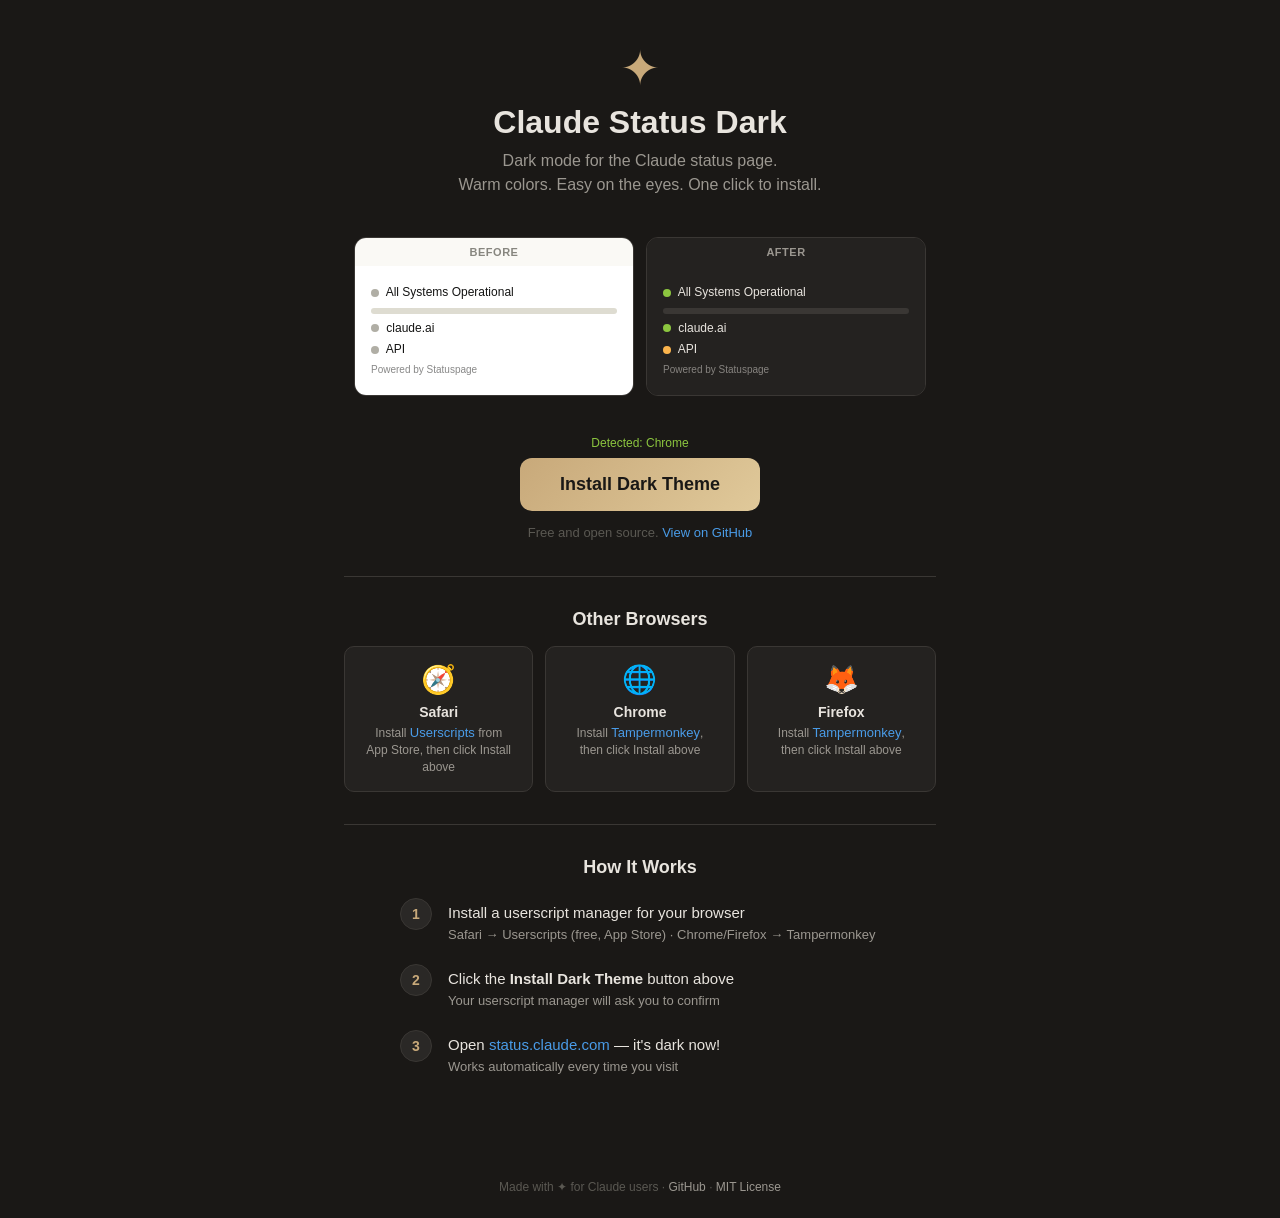
==== docs/index.html @ 2856ae8f "feat: Claude Status Dark — dark theme extension for status.claude.com - Warm dark palette (14 CSS se" ====
<!DOCTYPE html>
<html lang="en">
<head>
  <meta charset="UTF-8">
  <meta name="viewport" content="width=device-width, initial-scale=1.0">
  <title>Claude Status Dark — Install</title>
  <style>
    * { margin: 0; padding: 0; box-sizing: border-box; }

    body {
      font-family: -apple-system, BlinkMacSystemFont, 'Segoe UI', Roboto, sans-serif;
      background-color: #1a1816;
      color: #e8e4de;
      min-height: 100vh;
      display: flex;
      flex-direction: column;
      align-items: center;
    }

    .container {
      max-width: 640px;
      width: 100%;
      padding: 40px 24px;
      text-align: center;
    }

    /* Logo */
    .logo {
      font-size: 48px;
      margin-bottom: 8px;
      color: #c8a97a;
    }

    h1 {
      font-size: 32px;
      font-weight: 700;
      margin-bottom: 8px;
      color: #e8e4de;
    }

    .subtitle {
      font-size: 16px;
      color: #9b9790;
      margin-bottom: 40px;
      line-height: 1.5;
    }

    /* Before / After preview */
    .preview {
      display: flex;
      gap: 12px;
      margin-bottom: 40px;
      justify-content: center;
    }

    .preview-card {
      flex: 1;
      max-width: 280px;
      border-radius: 12px;
      overflow: hidden;
      border: 1px solid #3a3734;
    }

    .preview-card .label {
      padding: 8px;
      font-size: 11px;
      font-weight: 600;
      text-transform: uppercase;
      letter-spacing: 0.5px;
    }

    .preview-card.before .label {
      background: #faf9f5;
      color: #87867f;
    }

    .preview-card.after .label {
      background: #242220;
      color: #9b9790;
    }

    .preview-card .mock {
      padding: 16px;
      font-size: 12px;
      text-align: left;
      line-height: 1.8;
    }

    .preview-card.before .mock {
      background: #ffffff;
      color: #141413;
    }

    .preview-card.after .mock {
      background: #242220;
      color: #e8e4de;
    }

    .dot {
      display: inline-block;
      width: 8px;
      height: 8px;
      border-radius: 50%;
      margin-right: 4px;
      vertical-align: middle;
    }

    .dot.green { background: #8cc63f; }
    .dot.yellow { background: #fbb44c; }
    .dot.gray-light { background: #b0aea5; }
    .dot.gray-dark { background: #5a5852; }

    .mock-bar {
      height: 6px;
      border-radius: 3px;
      margin: 4px 0;
    }

    .preview-card.before .mock-bar { background: #dedcd1; }
    .preview-card.after .mock-bar { background: #3a3734; }

    .mock-text-dim {
      opacity: 0.5;
      font-size: 10px;
    }

    /* Install section */
    .install-section {
      margin-bottom: 32px;
    }

    .browser-label {
      font-size: 13px;
      color: #9b9790;
      margin-bottom: 12px;
    }

    .browser-icon {
      font-size: 24px;
      vertical-align: middle;
      margin-right: 4px;
    }

    .install-btn {
      display: inline-flex;
      align-items: center;
      gap: 10px;
      padding: 16px 40px;
      font-size: 18px;
      font-weight: 600;
      color: #1a1816;
      background: linear-gradient(135deg, #c8a97a, #e0c99a);
      border: none;
      border-radius: 12px;
      cursor: pointer;
      text-decoration: none;
      transition: transform 0.15s, box-shadow 0.15s;
      margin-bottom: 12px;
    }

    .install-btn:hover {
      transform: translateY(-2px);
      box-shadow: 0 8px 24px rgba(200, 169, 122, 0.3);
    }

    .install-btn:active {
      transform: translateY(0);
    }

    .install-hint {
      font-size: 13px;
      color: #5a5852;
      line-height: 1.6;
    }

    .install-hint a {
      color: #4a9ce8;
      text-decoration: none;
    }

    .install-hint a:hover {
      color: #c8a97a;
    }

    /* Steps */
    .steps {
      text-align: left;
      margin: 24px auto 40px;
      max-width: 480px;
    }

    .step {
      display: flex;
      gap: 16px;
      margin-bottom: 20px;
      align-items: flex-start;
    }

    .step-num {
      flex-shrink: 0;
      width: 32px;
      height: 32px;
      background: #2a2826;
      border: 1px solid #3a3734;
      border-radius: 50%;
      display: flex;
      align-items: center;
      justify-content: center;
      font-weight: 700;
      font-size: 14px;
      color: #c8a97a;
    }

    .step-text {
      padding-top: 4px;
      font-size: 15px;
      line-height: 1.5;
      color: #e8e4de;
    }

    .step-text .dim {
      color: #9b9790;
      font-size: 13px;
    }

    /* Divider */
    .divider {
      border: none;
      border-top: 1px solid #3a3734;
      margin: 32px 0;
    }

    /* Alt browsers */
    .alt-section {
      margin-bottom: 32px;
    }

    .alt-section h2 {
      font-size: 18px;
      margin-bottom: 16px;
      color: #e8e4de;
    }

    .alt-cards {
      display: flex;
      gap: 12px;
      justify-content: center;
      flex-wrap: wrap;
    }

    .alt-card {
      background: #242220;
      border: 1px solid #3a3734;
      border-radius: 10px;
      padding: 16px 20px;
      text-align: center;
      min-width: 160px;
      flex: 1;
      max-width: 200px;
    }

    .alt-card .alt-icon {
      font-size: 28px;
      margin-bottom: 8px;
    }

    .alt-card .alt-name {
      font-size: 14px;
      font-weight: 600;
      color: #e8e4de;
      margin-bottom: 4px;
    }

    .alt-card .alt-desc {
      font-size: 12px;
      color: #9b9790;
      line-height: 1.4;
    }

    .alt-card a {
      color: #4a9ce8;
      text-decoration: none;
      font-size: 13px;
    }

    .alt-card a:hover {
      color: #c8a97a;
    }

    /* Footer */
    footer {
      margin-top: auto;
      padding: 24px;
      text-align: center;
      font-size: 12px;
      color: #5a5852;
    }

    footer a {
      color: #9b9790;
      text-decoration: none;
    }

    footer a:hover {
      color: #c8a97a;
    }

    /* Detected browser highlight */
    .detected {
      display: none;
      font-size: 12px;
      color: #8cc63f;
      margin-bottom: 8px;
    }

    .detected.visible {
      display: block;
    }

    /* Responsive */
    @media (max-width: 520px) {
      .preview { flex-direction: column; align-items: center; }
      .preview-card { max-width: 100%; }
      .alt-cards { flex-direction: column; align-items: center; }
      .alt-card { max-width: 100%; }
      h1 { font-size: 26px; }
      .install-btn { padding: 14px 32px; font-size: 16px; }
    }
  </style>
</head>
<body>
  <div class="container">
    <div class="logo">✦</div>
    <h1>Claude Status Dark</h1>
    <p class="subtitle">
      Dark mode for the Claude status page.<br>
      Warm colors. Easy on the eyes. One click to install.
    </p>

    <!-- Before / After -->
    <div class="preview">
      <div class="preview-card before">
        <div class="label">Before</div>
        <div class="mock">
          <div><span class="dot gray-light"></span> All Systems Operational</div>
          <div class="mock-bar" style="width:100%"></div>
          <div><span class="dot gray-light"></span> claude.ai</div>
          <div><span class="dot gray-light"></span> API</div>
          <div class="mock-text-dim">Powered by Statuspage</div>
        </div>
      </div>
      <div class="preview-card after">
        <div class="label">After</div>
        <div class="mock">
          <div><span class="dot green"></span> All Systems Operational</div>
          <div class="mock-bar" style="width:100%"></div>
          <div><span class="dot green"></span> claude.ai</div>
          <div><span class="dot yellow"></span> API</div>
          <div class="mock-text-dim">Powered by Statuspage</div>
        </div>
      </div>
    </div>

    <!-- Main install -->
    <div class="install-section">
      <div id="detected-browser" class="detected"></div>

      <a id="install-btn" class="install-btn" href="#">
        Install Dark Theme
      </a>

      <div id="install-steps" class="steps" style="display:none;"></div>

      <p class="install-hint">
        Free and open source.
        <a href="https://github.com/talkstream/claude-status-dark">View on GitHub</a>
      </p>
    </div>

    <hr class="divider">

    <!-- Alt browsers -->
    <div class="alt-section">
      <h2>Other Browsers</h2>
      <div class="alt-cards">
        <div class="alt-card" id="card-safari">
          <div class="alt-icon">🧭</div>
          <div class="alt-name">Safari</div>
          <div class="alt-desc">
            Install <a href="https://apps.apple.com/app/userscripts/id1463298887">Userscripts</a> from App Store, then click Install above
          </div>
        </div>
        <div class="alt-card" id="card-chrome">
          <div class="alt-icon">🌐</div>
          <div class="alt-name">Chrome</div>
          <div class="alt-desc">
            Install <a href="https://www.tampermonkey.net/">Tampermonkey</a>, then click Install above
          </div>
        </div>
        <div class="alt-card" id="card-firefox">
          <div class="alt-icon">🦊</div>
          <div class="alt-name">Firefox</div>
          <div class="alt-desc">
            Install <a href="https://www.tampermonkey.net/">Tampermonkey</a>, then click Install above
          </div>
        </div>
      </div>
    </div>

    <hr class="divider">

    <!-- How it works -->
    <div class="steps">
      <h2 style="text-align:center; margin-bottom:20px; font-size:18px;">How It Works</h2>
      <div class="step">
        <div class="step-num">1</div>
        <div class="step-text">
          Install a userscript manager for your browser
          <div class="dim">Safari → Userscripts (free, App Store) · Chrome/Firefox → Tampermonkey</div>
        </div>
      </div>
      <div class="step">
        <div class="step-num">2</div>
        <div class="step-text">
          Click the <strong>Install Dark Theme</strong> button above
          <div class="dim">Your userscript manager will ask you to confirm</div>
        </div>
      </div>
      <div class="step">
        <div class="step-num">3</div>
        <div class="step-text">
          Open <a href="https://status.claude.com" style="color:#4a9ce8; text-decoration:none;">status.claude.com</a> — it's dark now!
          <div class="dim">Works automatically every time you visit</div>
        </div>
      </div>
    </div>
  </div>

  <footer>
    Made with ✦ for Claude users ·
    <a href="https://github.com/talkstream/claude-status-dark">GitHub</a> ·
    <a href="https://github.com/talkstream/claude-status-dark/blob/main/LICENSE">MIT License</a>
  </footer>

  <script>
    (function() {
      var USERSCRIPT_URL = 'https://raw.githubusercontent.com/talkstream/claude-status-dark/main/userscript/claude-status-dark.user.js';

      var btn = document.getElementById('install-btn');
      var detected = document.getElementById('detected-browser');

      // Detect browser
      var ua = navigator.userAgent;
      var browserName = 'your browser';
      var managerName = 'Tampermonkey';
      var managerUrl = 'https://www.tampermonkey.net/';

      if (ua.indexOf('Safari') !== -1 && ua.indexOf('Chrome') === -1) {
        browserName = 'Safari';
        managerName = 'Userscripts';
        managerUrl = 'https://apps.apple.com/app/userscripts/id1463298887';
      } else if (ua.indexOf('Firefox') !== -1) {
        browserName = 'Firefox';
      } else if (ua.indexOf('Edg') !== -1) {
        browserName = 'Edge';
      } else if (ua.indexOf('Chrome') !== -1) {
        browserName = 'Chrome';
      }

      detected.textContent = 'Detected: ' + browserName;
      detected.classList.add('visible');

      // Set install button
      btn.href = USERSCRIPT_URL;

      btn.addEventListener('click', function(e) {
        // Userscript managers intercept .user.js URLs automatically
        // If no manager installed, the raw JS file will download — harmless
      });
    })();
  </script>
</body>
</html>
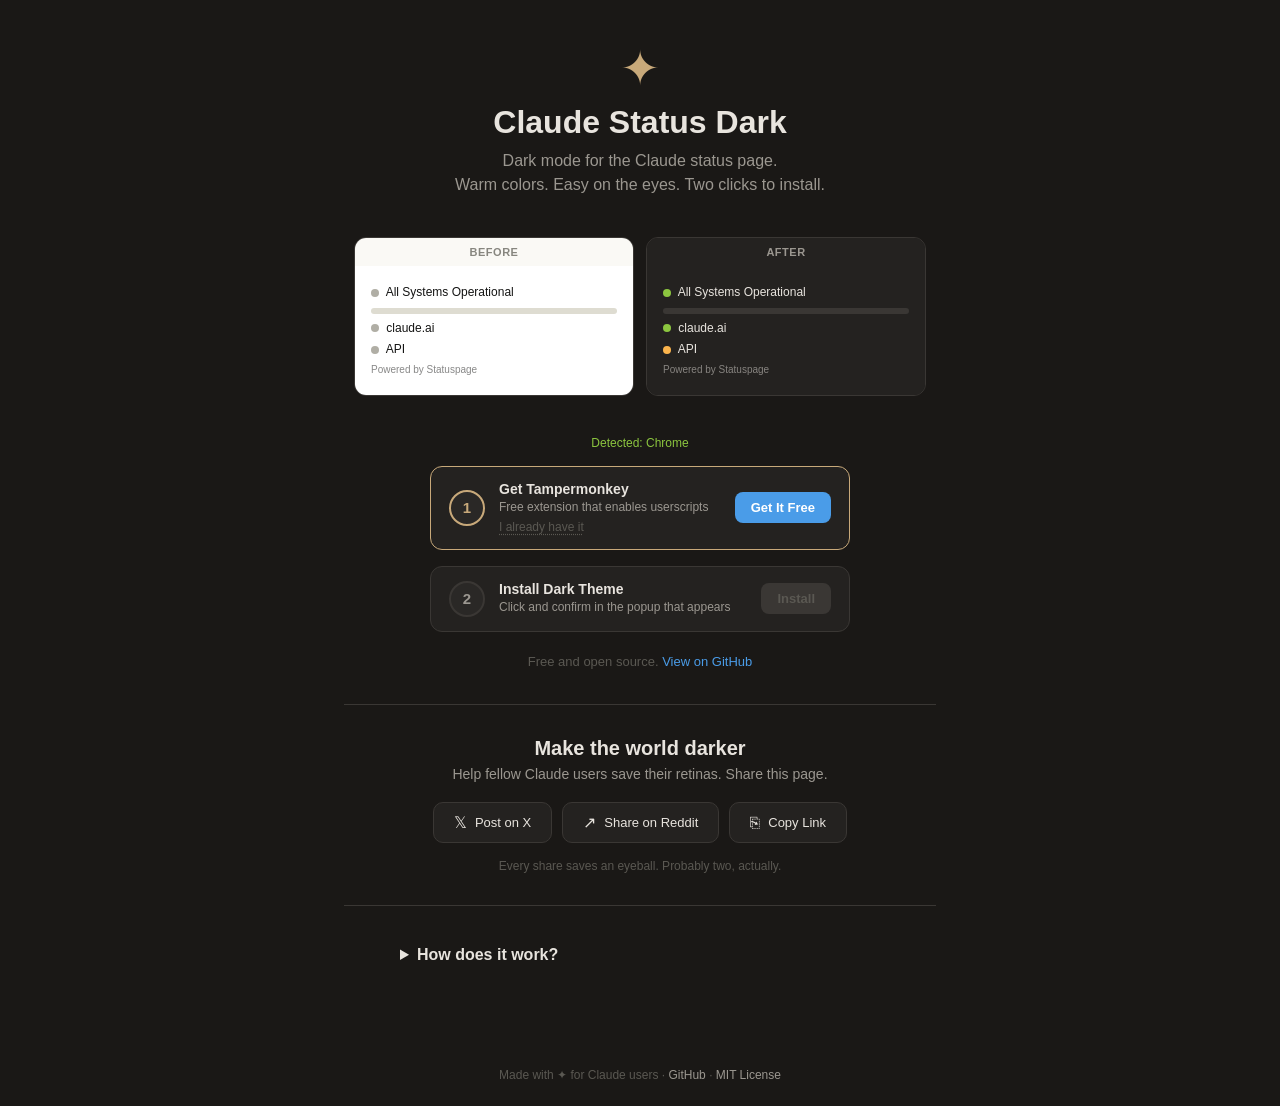
==== commit 32808828: "feat: guided install wizard + share section on landing page - Two-step install: first get userscript" ====
--- a/docs/index.html
+++ b/docs/index.html
@@ -4,6 +4,14 @@
   <meta charset="UTF-8">
   <meta name="viewport" content="width=device-width, initial-scale=1.0">
   <title>Claude Status Dark — Install</title>
+  <meta name="description" content="Dark mode for status.claude.com. Warm colors, easy on the eyes, one click to install.">
+  <meta property="og:title" content="Claude Status Dark">
+  <meta property="og:description" content="Dark mode for the Claude status page. Warm colors. Easy on the eyes.">
+  <meta property="og:url" content="https://talkstream.github.io/claude-status-dark/">
+  <meta property="og:type" content="website">
+  <meta name="twitter:card" content="summary">
+  <meta name="twitter:title" content="Claude Status Dark">
+  <meta name="twitter:description" content="Dark mode for status.claude.com — warm palette, one click install.">
   <style>
     * { margin: 0; padding: 0; box-sizing: border-box; }
 
@@ -24,19 +32,9 @@
       text-align: center;
     }
 
-    /* Logo */
-    .logo {
-      font-size: 48px;
-      margin-bottom: 8px;
-      color: #c8a97a;
-    }
-
-    h1 {
-      font-size: 32px;
-      font-weight: 700;
-      margin-bottom: 8px;
-      color: #e8e4de;
-    }
+    .logo { font-size: 48px; margin-bottom: 8px; color: #c8a97a; }
+
+    h1 { font-size: 32px; font-weight: 700; margin-bottom: 8px; color: #e8e4de; }
 
     .subtitle {
       font-size: 16px;
@@ -45,7 +43,7 @@
       line-height: 1.5;
     }
 
-    /* Before / After preview */
+    /* Before / After */
     .preview {
       display: flex;
       gap: 12px;
@@ -69,15 +67,8 @@
       letter-spacing: 0.5px;
     }
 
-    .preview-card.before .label {
-      background: #faf9f5;
-      color: #87867f;
-    }
-
-    .preview-card.after .label {
-      background: #242220;
-      color: #9b9790;
-    }
+    .preview-card.before .label { background: #faf9f5; color: #87867f; }
+    .preview-card.after .label { background: #242220; color: #9b9790; }
 
     .preview-card .mock {
       padding: 16px;
@@ -86,15 +77,8 @@
       line-height: 1.8;
     }
 
-    .preview-card.before .mock {
-      background: #ffffff;
-      color: #141413;
-    }
-
-    .preview-card.after .mock {
-      background: #242220;
-      color: #e8e4de;
-    }
+    .preview-card.before .mock { background: #ffffff; color: #141413; }
+    .preview-card.after .mock { background: #242220; color: #e8e4de; }
 
     .dot {
       display: inline-block;
@@ -108,120 +92,164 @@
     .dot.green { background: #8cc63f; }
     .dot.yellow { background: #fbb44c; }
     .dot.gray-light { background: #b0aea5; }
-    .dot.gray-dark { background: #5a5852; }
-
-    .mock-bar {
-      height: 6px;
-      border-radius: 3px;
-      margin: 4px 0;
-    }
-
+
+    .mock-bar { height: 6px; border-radius: 3px; margin: 4px 0; }
     .preview-card.before .mock-bar { background: #dedcd1; }
     .preview-card.after .mock-bar { background: #3a3734; }
 
-    .mock-text-dim {
-      opacity: 0.5;
-      font-size: 10px;
-    }
-
-    /* Install section */
-    .install-section {
-      margin-bottom: 32px;
-    }
-
-    .browser-label {
-      font-size: 13px;
-      color: #9b9790;
-      margin-bottom: 12px;
-    }
-
-    .browser-icon {
-      font-size: 24px;
-      vertical-align: middle;
-      margin-right: 4px;
-    }
-
-    .install-btn {
-      display: inline-flex;
+    .mock-text-dim { opacity: 0.5; font-size: 10px; }
+
+    /* Install wizard */
+    .install-section { margin-bottom: 32px; }
+
+    .detected {
+      font-size: 12px;
+      color: #8cc63f;
+      margin-bottom: 16px;
+    }
+
+    .install-steps-wizard {
+      display: flex;
+      flex-direction: column;
+      gap: 16px;
+      max-width: 420px;
+      margin: 0 auto 20px;
+    }
+
+    .wizard-step {
+      display: flex;
       align-items: center;
-      gap: 10px;
-      padding: 16px 40px;
-      font-size: 18px;
-      font-weight: 600;
-      color: #1a1816;
-      background: linear-gradient(135deg, #c8a97a, #e0c99a);
-      border: none;
+      gap: 14px;
+      text-align: left;
+      padding: 14px 18px;
+      background: #242220;
+      border: 1px solid #3a3734;
       border-radius: 12px;
-      cursor: pointer;
-      text-decoration: none;
-      transition: transform 0.15s, box-shadow 0.15s;
-      margin-bottom: 12px;
-    }
-
-    .install-btn:hover {
-      transform: translateY(-2px);
-      box-shadow: 0 8px 24px rgba(200, 169, 122, 0.3);
-    }
-
-    .install-btn:active {
-      transform: translateY(0);
-    }
-
-    .install-hint {
-      font-size: 13px;
-      color: #5a5852;
-      line-height: 1.6;
-    }
-
-    .install-hint a {
-      color: #4a9ce8;
-      text-decoration: none;
-    }
-
-    .install-hint a:hover {
-      color: #c8a97a;
-    }
-
-    /* Steps */
-    .steps {
-      text-align: left;
-      margin: 24px auto 40px;
-      max-width: 480px;
-    }
-
-    .step {
-      display: flex;
-      gap: 16px;
-      margin-bottom: 20px;
-      align-items: flex-start;
-    }
-
-    .step-num {
+      transition: border-color 0.2s, opacity 0.3s;
+    }
+
+    .wizard-step.active {
+      border-color: #c8a97a;
+    }
+
+    .wizard-step.done {
+      border-color: #8cc63f;
+      opacity: 0.7;
+    }
+
+    .wizard-step .step-icon {
       flex-shrink: 0;
-      width: 32px;
-      height: 32px;
-      background: #2a2826;
-      border: 1px solid #3a3734;
+      width: 36px;
+      height: 36px;
       border-radius: 50%;
       display: flex;
       align-items: center;
       justify-content: center;
       font-weight: 700;
+      font-size: 15px;
+      background: #2a2826;
+      border: 2px solid #3a3734;
+      color: #9b9790;
+      transition: all 0.2s;
+    }
+
+    .wizard-step.active .step-icon {
+      border-color: #c8a97a;
+      color: #c8a97a;
+    }
+
+    .wizard-step.done .step-icon {
+      border-color: #8cc63f;
+      background: #8cc63f;
+      color: #1a1816;
+    }
+
+    .wizard-step .step-content {
+      flex: 1;
+      min-width: 0;
+    }
+
+    .wizard-step .step-title {
       font-size: 14px;
-      color: #c8a97a;
-    }
-
-    .step-text {
-      padding-top: 4px;
-      font-size: 15px;
-      line-height: 1.5;
+      font-weight: 600;
       color: #e8e4de;
-    }
-
-    .step-text .dim {
+      margin-bottom: 2px;
+    }
+
+    .wizard-step .step-desc {
+      font-size: 12px;
       color: #9b9790;
+      line-height: 1.4;
+    }
+
+    .wizard-step .step-btn {
+      flex-shrink: 0;
+      padding: 8px 16px;
       font-size: 13px;
-    }
+      font-weight: 600;
+      border: none;
+      border-radius: 8px;
+      cursor: pointer;
+      text-decoration: none;
+      transition: transform 0.15s, box-shadow 0.15s, opacity 0.2s;
+      display: inline-block;
+    }
+
+    .wizard-step .step-btn:hover {
+      transform: translateY(-1px);
+    }
+
+    .step-btn.btn-manager {
+      background: #4a9ce8;
+      color: #fff;
+    }
+
+    .step-btn.btn-install {
+      background: linear-gradient(135deg, #c8a97a, #e0c99a);
+      color: #1a1816;
+    }
+
+    .step-btn.btn-disabled {
+      background: #3a3734;
+      color: #5a5852;
+      cursor: not-allowed;
+      pointer-events: none;
+    }
+
+    .step-btn.btn-install:hover {
+      box-shadow: 0 4px 16px rgba(200, 169, 122, 0.3);
+    }
+
+    /* "I already have it" link */
+    .skip-link {
+      font-size: 12px;
+      color: #5a5852;
+      cursor: pointer;
+      border: none;
+      background: none;
+      text-decoration: underline;
+      text-decoration-style: dotted;
+      text-underline-offset: 3px;
+      margin-top: 4px;
+      display: inline-block;
+    }
+
+    .skip-link:hover {
+      color: #9b9790;
+    }
+
+    .install-hint {
+      font-size: 13px;
+      color: #5a5852;
+      line-height: 1.6;
+    }
+
+    .install-hint a {
+      color: #4a9ce8;
+      text-decoration: none;
+    }
+
+    .install-hint a:hover { color: #c8a97a; }
 
     /* Divider */
     .divider {
@@ -230,61 +258,68 @@
       margin: 32px 0;
     }
 
-    /* Alt browsers */
-    .alt-section {
+    /* Share / Virality */
+    .share-section {
       margin-bottom: 32px;
     }
 
-    .alt-section h2 {
-      font-size: 18px;
-      margin-bottom: 16px;
+    .share-section h2 {
+      font-size: 20px;
+      margin-bottom: 6px;
       color: #e8e4de;
     }
 
-    .alt-cards {
+    .share-tagline {
+      font-size: 14px;
+      color: #9b9790;
+      margin-bottom: 20px;
+    }
+
+    .share-buttons {
       display: flex;
-      gap: 12px;
+      gap: 10px;
       justify-content: center;
       flex-wrap: wrap;
     }
 
-    .alt-card {
-      background: #242220;
+    .share-btn {
+      display: inline-flex;
+      align-items: center;
+      gap: 8px;
+      padding: 10px 20px;
+      font-size: 13px;
+      font-weight: 500;
       border: 1px solid #3a3734;
       border-radius: 10px;
-      padding: 16px 20px;
-      text-align: center;
-      min-width: 160px;
-      flex: 1;
-      max-width: 200px;
-    }
-
-    .alt-card .alt-icon {
-      font-size: 28px;
-      margin-bottom: 8px;
-    }
-
-    .alt-card .alt-name {
-      font-size: 14px;
-      font-weight: 600;
+      background: #242220;
       color: #e8e4de;
-      margin-bottom: 4px;
-    }
-
-    .alt-card .alt-desc {
+      text-decoration: none;
+      cursor: pointer;
+      transition: border-color 0.15s, transform 0.15s, background 0.15s;
+    }
+
+    .share-btn:hover {
+      border-color: #c8a97a;
+      background: #2a2826;
+      transform: translateY(-1px);
+    }
+
+    .share-btn .share-icon {
+      font-size: 16px;
+    }
+
+    .share-btn.x-btn:hover { border-color: #e8e4de; }
+    .share-btn.reddit-btn:hover { border-color: #ff4500; }
+    .share-btn.copy-btn:hover { border-color: #8cc63f; }
+    .share-btn.copy-btn.copied {
+      border-color: #8cc63f;
+      color: #8cc63f;
+    }
+
+    .share-counter {
+      margin-top: 16px;
       font-size: 12px;
-      color: #9b9790;
-      line-height: 1.4;
-    }
-
-    .alt-card a {
-      color: #4a9ce8;
-      text-decoration: none;
-      font-size: 13px;
-    }
-
-    .alt-card a:hover {
-      color: #c8a97a;
+      color: #5a5852;
     }
 
     /* Footer */
@@ -301,30 +336,17 @@
       text-decoration: none;
     }
 
-    footer a:hover {
-      color: #c8a97a;
-    }
-
-    /* Detected browser highlight */
-    .detected {
-      display: none;
-      font-size: 12px;
-      color: #8cc63f;
-      margin-bottom: 8px;
-    }
-
-    .detected.visible {
-      display: block;
-    }
+    footer a:hover { color: #c8a97a; }
 
     /* Responsive */
     @media (max-width: 520px) {
       .preview { flex-direction: column; align-items: center; }
       .preview-card { max-width: 100%; }
-      .alt-cards { flex-direction: column; align-items: center; }
-      .alt-card { max-width: 100%; }
       h1 { font-size: 26px; }
-      .install-btn { padding: 14px 32px; font-size: 16px; }
+      .wizard-step { flex-wrap: wrap; }
+      .wizard-step .step-btn { width: 100%; text-align: center; }
+      .share-buttons { flex-direction: column; align-items: center; }
+      .share-btn { width: 100%; justify-content: center; }
     }
   </style>
 </head>
@@ -334,7 +356,7 @@
     <h1>Claude Status Dark</h1>
     <p class="subtitle">
       Dark mode for the Claude status page.<br>
-      Warm colors. Easy on the eyes. One click to install.
+      Warm colors. Easy on the eyes. Two clicks to install.
     </p>
 
     <!-- Before / After -->
@@ -361,15 +383,36 @@
       </div>
     </div>
 
-    <!-- Main install -->
+    <!-- Install wizard -->
     <div class="install-section">
       <div id="detected-browser" class="detected"></div>
 
-      <a id="install-btn" class="install-btn" href="#">
-        Install Dark Theme
-      </a>
-
-      <div id="install-steps" class="steps" style="display:none;"></div>
+      <div class="install-steps-wizard">
+        <!-- Step 1: Get userscript manager -->
+        <div id="step-1" class="wizard-step active">
+          <div class="step-icon">1</div>
+          <div class="step-content">
+            <div class="step-title">Get <span id="manager-name">Tampermonkey</span></div>
+            <div class="step-desc">Free <span id="manager-type">extension</span> that enables userscripts</div>
+            <button id="skip-step1" class="skip-link">I already have it</button>
+          </div>
+          <a id="manager-btn" class="step-btn btn-manager" href="https://www.tampermonkey.net/" target="_blank" rel="noopener">
+            Get It Free
+          </a>
+        </div>
+
+        <!-- Step 2: Install the dark theme -->
+        <div id="step-2" class="wizard-step">
+          <div class="step-icon">2</div>
+          <div class="step-content">
+            <div class="step-title">Install Dark Theme</div>
+            <div class="step-desc">Click and confirm in the popup that appears</div>
+          </div>
+          <a id="install-btn" class="step-btn btn-disabled" href="#">
+            Install
+          </a>
+        </div>
+      </div>
 
       <p class="install-hint">
         Free and open source.
@@ -379,61 +422,44 @@
 
     <hr class="divider">
 
-    <!-- Alt browsers -->
-    <div class="alt-section">
-      <h2>Other Browsers</h2>
-      <div class="alt-cards">
-        <div class="alt-card" id="card-safari">
-          <div class="alt-icon">🧭</div>
-          <div class="alt-name">Safari</div>
-          <div class="alt-desc">
-            Install <a href="https://apps.apple.com/app/userscripts/id1463298887">Userscripts</a> from App Store, then click Install above
-          </div>
-        </div>
-        <div class="alt-card" id="card-chrome">
-          <div class="alt-icon">🌐</div>
-          <div class="alt-name">Chrome</div>
-          <div class="alt-desc">
-            Install <a href="https://www.tampermonkey.net/">Tampermonkey</a>, then click Install above
-          </div>
-        </div>
-        <div class="alt-card" id="card-firefox">
-          <div class="alt-icon">🦊</div>
-          <div class="alt-name">Firefox</div>
-          <div class="alt-desc">
-            Install <a href="https://www.tampermonkey.net/">Tampermonkey</a>, then click Install above
-          </div>
-        </div>
+    <!-- Share section -->
+    <div class="share-section">
+      <h2>Make the world darker</h2>
+      <p class="share-tagline">Help fellow Claude users save their retinas. Share this page.</p>
+
+      <div class="share-buttons">
+        <a id="share-x" class="share-btn x-btn" href="#" target="_blank" rel="noopener">
+          <span class="share-icon">𝕏</span> Post on X
+        </a>
+        <a id="share-reddit" class="share-btn reddit-btn" href="#" target="_blank" rel="noopener">
+          <span class="share-icon">↗</span> Share on Reddit
+        </a>
+        <button id="share-copy" class="share-btn copy-btn">
+          <span class="share-icon">⎘</span> <span id="copy-label">Copy Link</span>
+        </button>
+      </div>
+
+      <div class="share-counter">
+        Every share saves an eyeball. Probably two, actually.
       </div>
     </div>
 
     <hr class="divider">
 
-    <!-- How it works -->
-    <div class="steps">
-      <h2 style="text-align:center; margin-bottom:20px; font-size:18px;">How It Works</h2>
-      <div class="step">
-        <div class="step-num">1</div>
-        <div class="step-text">
-          Install a userscript manager for your browser
-          <div class="dim">Safari → Userscripts (free, App Store) · Chrome/Firefox → Tampermonkey</div>
-        </div>
+    <!-- How it works (collapsed FAQ style) -->
+    <details style="text-align:left; max-width:480px; margin:0 auto 32px;">
+      <summary style="cursor:pointer; font-size:16px; font-weight:600; color:#e8e4de; padding:8px 0;">
+        How does it work?
+      </summary>
+      <div style="padding:12px 0; color:#9b9790; font-size:14px; line-height:1.7;">
+        A <strong style="color:#e8e4de;">userscript manager</strong> is a tiny browser extension
+        that can inject custom styles into websites. We use it to replace the bright white
+        theme on <code style="color:#c8a97a;">status.claude.com</code> with a warm dark palette.<br><br>
+        The script runs only on the Claude status page &mdash; nowhere else. It's
+        <a href="https://github.com/talkstream/claude-status-dark" style="color:#4a9ce8; text-decoration:none;">fully open source</a>,
+        so you can inspect every line.
       </div>
-      <div class="step">
-        <div class="step-num">2</div>
-        <div class="step-text">
-          Click the <strong>Install Dark Theme</strong> button above
-          <div class="dim">Your userscript manager will ask you to confirm</div>
-        </div>
-      </div>
-      <div class="step">
-        <div class="step-num">3</div>
-        <div class="step-text">
-          Open <a href="https://status.claude.com" style="color:#4a9ce8; text-decoration:none;">status.claude.com</a> — it's dark now!
-          <div class="dim">Works automatically every time you visit</div>
-        </div>
-      </div>
-    </div>
+    </details>
   </div>
 
   <footer>
@@ -445,8 +471,17 @@
   <script>
     (function() {
       var USERSCRIPT_URL = 'https://raw.githubusercontent.com/talkstream/claude-status-dark/main/userscript/claude-status-dark.user.js';
-
-      var btn = document.getElementById('install-btn');
+      var PAGE_URL = 'https://talkstream.github.io/claude-status-dark/';
+      var SHARE_TEXT = 'Dark mode for the Claude status page — warm colors, one-click install. Your retinas will thank you.';
+
+      // Elements
+      var step1 = document.getElementById('step-1');
+      var step2 = document.getElementById('step-2');
+      var managerBtn = document.getElementById('manager-btn');
+      var installBtn = document.getElementById('install-btn');
+      var skipBtn = document.getElementById('skip-step1');
+      var managerNameEl = document.getElementById('manager-name');
+      var managerTypeEl = document.getElementById('manager-type');
       var detected = document.getElementById('detected-browser');
 
       // Detect browser
@@ -454,28 +489,71 @@
       var browserName = 'your browser';
       var managerName = 'Tampermonkey';
       var managerUrl = 'https://www.tampermonkey.net/';
+      var managerType = 'extension';
 
       if (ua.indexOf('Safari') !== -1 && ua.indexOf('Chrome') === -1) {
         browserName = 'Safari';
         managerName = 'Userscripts';
         managerUrl = 'https://apps.apple.com/app/userscripts/id1463298887';
+        managerType = 'app (free on App Store)';
       } else if (ua.indexOf('Firefox') !== -1) {
         browserName = 'Firefox';
+        managerUrl = 'https://addons.mozilla.org/en-US/firefox/addon/tampermonkey/';
       } else if (ua.indexOf('Edg') !== -1) {
         browserName = 'Edge';
+        managerUrl = 'https://microsoftedge.microsoft.com/addons/detail/tampermonkey/iikmkjmpaadaobahmlepeloendndfphd';
       } else if (ua.indexOf('Chrome') !== -1) {
         browserName = 'Chrome';
+        managerUrl = 'https://chromewebstore.google.com/detail/tampermonkey/dhdgffkkebhmkfjojejmpbldmpobfkfo';
       }
 
       detected.textContent = 'Detected: ' + browserName;
-      detected.classList.add('visible');
-
-      // Set install button
-      btn.href = USERSCRIPT_URL;
-
-      btn.addEventListener('click', function(e) {
-        // Userscript managers intercept .user.js URLs automatically
-        // If no manager installed, the raw JS file will download — harmless
+      managerNameEl.textContent = managerName;
+      managerTypeEl.textContent = managerType;
+      managerBtn.href = managerUrl;
+
+      // Step 1 → Step 2 transition
+      function activateStep2() {
+        step1.classList.remove('active');
+        step1.classList.add('done');
+        step1.querySelector('.step-icon').textContent = '✓';
+        skipBtn.style.display = 'none';
+
+        step2.classList.add('active');
+        installBtn.href = USERSCRIPT_URL;
+        installBtn.classList.remove('btn-disabled');
+        installBtn.classList.add('btn-install');
+      }
+
+      // When they click the manager link, wait a moment then activate step 2
+      managerBtn.addEventListener('click', function() {
+        setTimeout(activateStep2, 1500);
+      });
+
+      // Skip link for users who already have a manager
+      skipBtn.addEventListener('click', function(e) {
+        e.preventDefault();
+        activateStep2();
+      });
+
+      // Share buttons
+      var shareX = document.getElementById('share-x');
+      var shareReddit = document.getElementById('share-reddit');
+      var shareCopy = document.getElementById('share-copy');
+      var copyLabel = document.getElementById('copy-label');
+
+      shareX.href = 'https://x.com/intent/tweet?text=' + encodeURIComponent(SHARE_TEXT) + '&url=' + encodeURIComponent(PAGE_URL);
+      shareReddit.href = 'https://www.reddit.com/submit?url=' + encodeURIComponent(PAGE_URL) + '&title=' + encodeURIComponent('Claude Status Dark — dark mode for status.claude.com');
+
+      shareCopy.addEventListener('click', function() {
+        navigator.clipboard.writeText(PAGE_URL).then(function() {
+          copyLabel.textContent = 'Copied!';
+          shareCopy.classList.add('copied');
+          setTimeout(function() {
+            copyLabel.textContent = 'Copy Link';
+            shareCopy.classList.remove('copied');
+          }, 2000);
+        });
       });
     })();
   </script>
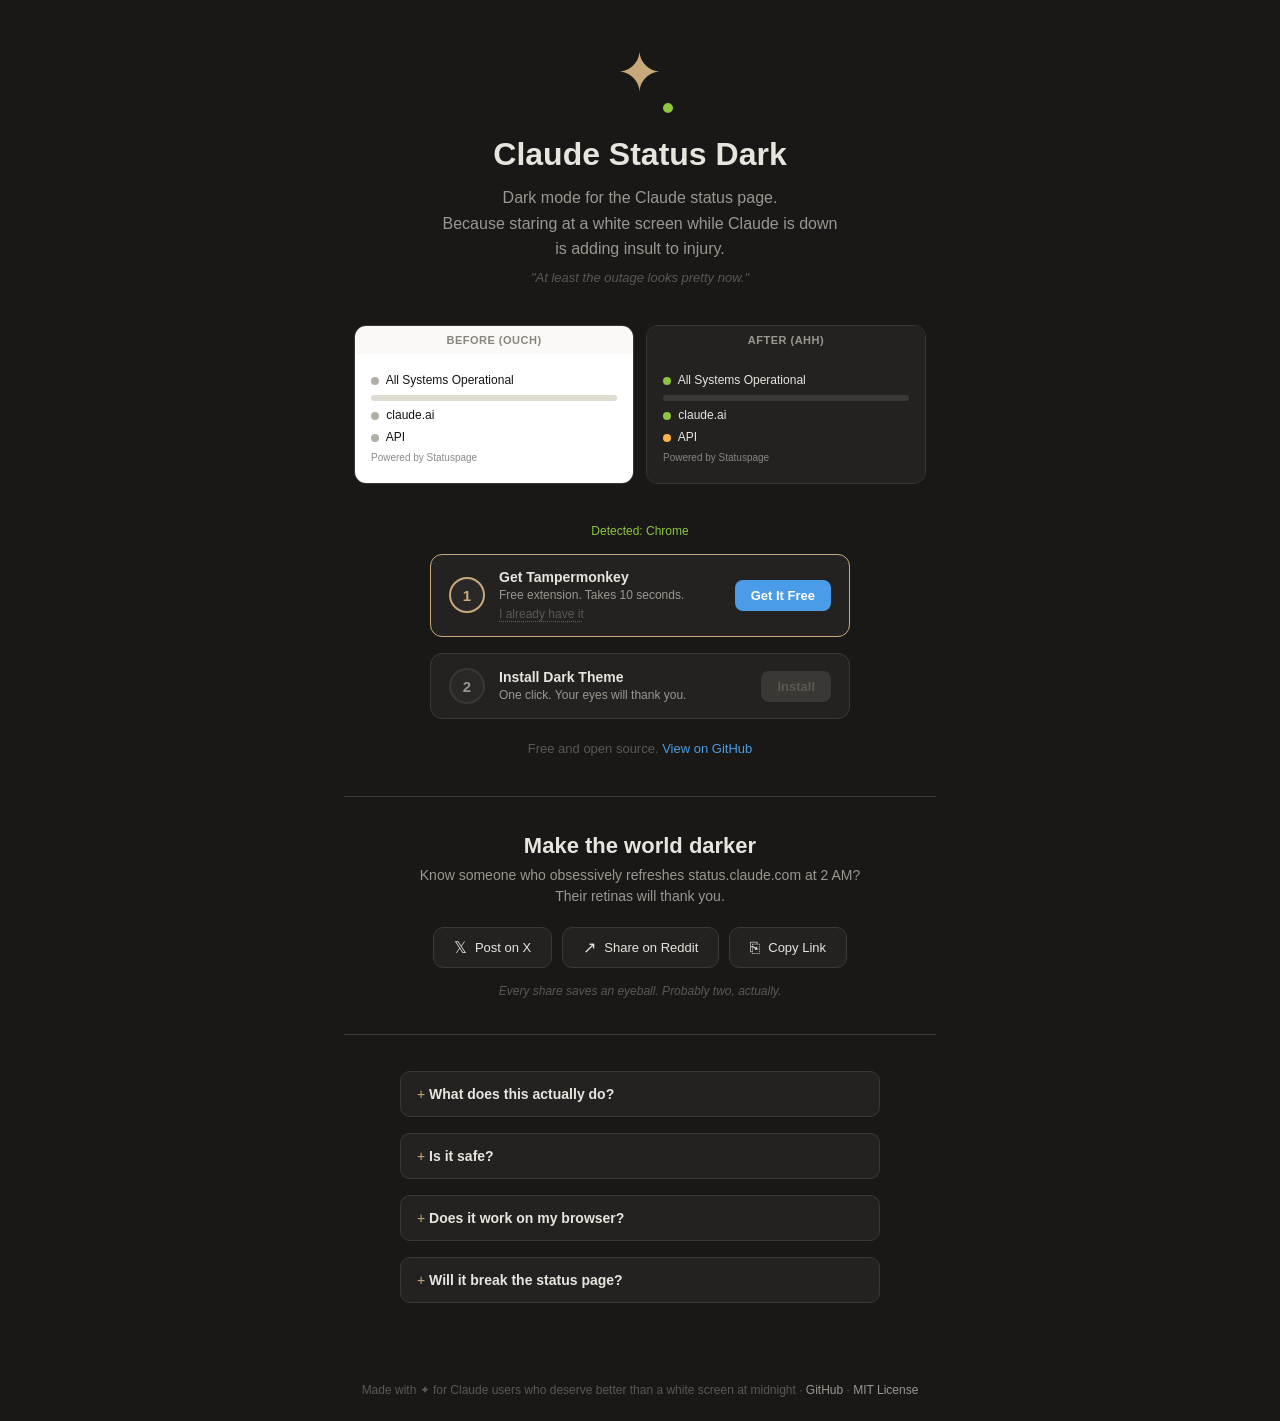
==== commit cd2f8f14: "feat: complete landing page overhaul - OG image (1200x630) for rich social media previews - Full SEO" ====
--- a/docs/index.html
+++ b/docs/index.html
@@ -3,15 +3,29 @@
 <head>
   <meta charset="UTF-8">
   <meta name="viewport" content="width=device-width, initial-scale=1.0">
-  <title>Claude Status Dark — Install</title>
-  <meta name="description" content="Dark mode for status.claude.com. Warm colors, easy on the eyes, one click to install.">
-  <meta property="og:title" content="Claude Status Dark">
-  <meta property="og:description" content="Dark mode for the Claude status page. Warm colors. Easy on the eyes.">
+  <title>Claude Status Dark — Dark Mode for status.claude.com</title>
+
+  <!-- SEO -->
+  <meta name="description" content="Dark mode for the Claude status page. Warm colors, easy on the eyes, free and open source. Install in two clicks.">
+  <meta name="keywords" content="Claude, dark mode, status page, Anthropic, browser extension, userscript, dark theme">
+  <meta name="author" content="talkstream">
+  <link rel="canonical" href="https://talkstream.github.io/claude-status-dark/">
+
+  <!-- Open Graph / Facebook -->
+  <meta property="og:type" content="website">
   <meta property="og:url" content="https://talkstream.github.io/claude-status-dark/">
-  <meta property="og:type" content="website">
-  <meta name="twitter:card" content="summary">
-  <meta name="twitter:title" content="Claude Status Dark">
-  <meta name="twitter:description" content="Dark mode for status.claude.com — warm palette, one click install.">
+  <meta property="og:title" content="Claude Status Dark — Your Eyes Deserve This">
+  <meta property="og:description" content="Dark mode for status.claude.com. Because checking if Claude is down shouldn't also burn your retinas. Free, open source, two-click install.">
+  <meta property="og:image" content="https://talkstream.github.io/claude-status-dark/og-image.png">
+  <meta property="og:image:width" content="1200">
+  <meta property="og:image:height" content="630">
+
+  <!-- Twitter / X -->
+  <meta name="twitter:card" content="summary_large_image">
+  <meta name="twitter:title" content="Claude Status Dark — Your Eyes Deserve This">
+  <meta name="twitter:description" content="Dark mode for status.claude.com. Because checking if Claude is down shouldn't also burn your retinas.">
+  <meta name="twitter:image" content="https://talkstream.github.io/claude-status-dark/og-image.png">
+
   <style>
     * { margin: 0; padding: 0; box-sizing: border-box; }
 
@@ -23,6 +37,7 @@
       display: flex;
       flex-direction: column;
       align-items: center;
+      overflow-x: hidden;
     }
 
     .container {
@@ -32,18 +47,84 @@
       text-align: center;
     }
 
-    .logo { font-size: 48px; margin-bottom: 8px; color: #c8a97a; }
-
-    h1 { font-size: 32px; font-weight: 700; margin-bottom: 8px; color: #e8e4de; }
+    a { color: #4a9ce8; text-decoration: none; }
+    a:hover { color: #c8a97a; }
+
+    /* ====== SPARKLE MASCOT ====== */
+    .mascot {
+      position: relative;
+      width: 80px;
+      height: 80px;
+      margin: 0 auto 16px;
+    }
+
+    .mascot-body {
+      font-size: 56px;
+      color: #c8a97a;
+      animation: float 3s ease-in-out infinite;
+      display: inline-block;
+    }
+
+    .mascot-status {
+      position: absolute;
+      bottom: 4px;
+      right: 4px;
+      width: 16px;
+      height: 16px;
+      background: #8cc63f;
+      border-radius: 50%;
+      border: 3px solid #1a1816;
+      animation: pulse-dot 2s ease-in-out infinite;
+    }
+
+    @keyframes float {
+      0%, 100% { transform: translateY(0); }
+      50% { transform: translateY(-6px); }
+    }
+
+    @keyframes pulse-dot {
+      0%, 100% { box-shadow: 0 0 0 0 rgba(140, 198, 63, 0.4); }
+      50% { box-shadow: 0 0 0 6px rgba(140, 198, 63, 0); }
+    }
+
+    @keyframes fade-in-up {
+      from { opacity: 0; transform: translateY(20px); }
+      to { opacity: 1; transform: translateY(0); }
+    }
+
+    .fade-in {
+      animation: fade-in-up 0.6s ease-out both;
+    }
+
+    .delay-1 { animation-delay: 0.1s; }
+    .delay-2 { animation-delay: 0.2s; }
+    .delay-3 { animation-delay: 0.35s; }
+    .delay-4 { animation-delay: 0.5s; }
+    .delay-5 { animation-delay: 0.65s; }
+
+    /* ====== HEADER ====== */
+    h1 {
+      font-size: 32px;
+      font-weight: 700;
+      margin-bottom: 12px;
+      color: #e8e4de;
+    }
 
     .subtitle {
       font-size: 16px;
       color: #9b9790;
+      margin-bottom: 8px;
+      line-height: 1.6;
+    }
+
+    .tagline {
+      font-size: 13px;
+      color: #5a5852;
       margin-bottom: 40px;
-      line-height: 1.5;
-    }
-
-    /* Before / After */
+      font-style: italic;
+    }
+
+    /* ====== BEFORE / AFTER ====== */
     .preview {
       display: flex;
       gap: 12px;
@@ -57,6 +138,12 @@
       border-radius: 12px;
       overflow: hidden;
       border: 1px solid #3a3734;
+      transition: transform 0.3s, box-shadow 0.3s;
+    }
+
+    .preview-card:hover {
+      transform: translateY(-3px);
+      box-shadow: 0 8px 24px rgba(0,0,0,0.3);
     }
 
     .preview-card .label {
@@ -96,10 +183,9 @@
     .mock-bar { height: 6px; border-radius: 3px; margin: 4px 0; }
     .preview-card.before .mock-bar { background: #dedcd1; }
     .preview-card.after .mock-bar { background: #3a3734; }
-
     .mock-text-dim { opacity: 0.5; font-size: 10px; }
 
-    /* Install wizard */
+    /* ====== INSTALL WIZARD ====== */
     .install-section { margin-bottom: 32px; }
 
     .detected {
@@ -128,14 +214,8 @@
       transition: border-color 0.2s, opacity 0.3s;
     }
 
-    .wizard-step.active {
-      border-color: #c8a97a;
-    }
-
-    .wizard-step.done {
-      border-color: #8cc63f;
-      opacity: 0.7;
-    }
+    .wizard-step.active { border-color: #c8a97a; }
+    .wizard-step.done { border-color: #8cc63f; opacity: 0.7; }
 
     .wizard-step .step-icon {
       flex-shrink: 0;
@@ -153,10 +233,7 @@
       transition: all 0.2s;
     }
 
-    .wizard-step.active .step-icon {
-      border-color: #c8a97a;
-      color: #c8a97a;
-    }
+    .wizard-step.active .step-icon { border-color: #c8a97a; color: #c8a97a; }
 
     .wizard-step.done .step-icon {
       border-color: #8cc63f;
@@ -164,10 +241,7 @@
       color: #1a1816;
     }
 
-    .wizard-step .step-content {
-      flex: 1;
-      min-width: 0;
-    }
+    .wizard-step .step-content { flex: 1; min-width: 0; }
 
     .wizard-step .step-title {
       font-size: 14px;
@@ -191,23 +265,15 @@
       border-radius: 8px;
       cursor: pointer;
       text-decoration: none;
-      transition: transform 0.15s, box-shadow 0.15s, opacity 0.2s;
+      transition: transform 0.15s, box-shadow 0.15s;
       display: inline-block;
     }
 
-    .wizard-step .step-btn:hover {
-      transform: translateY(-1px);
-    }
-
-    .step-btn.btn-manager {
-      background: #4a9ce8;
-      color: #fff;
-    }
-
-    .step-btn.btn-install {
-      background: linear-gradient(135deg, #c8a97a, #e0c99a);
-      color: #1a1816;
-    }
+    .wizard-step .step-btn:hover { transform: translateY(-1px); }
+
+    .step-btn.btn-manager { background: #4a9ce8; color: #fff; }
+    .step-btn.btn-install { background: linear-gradient(135deg, #c8a97a, #e0c99a); color: #1a1816; }
+    .step-btn.btn-install:hover { box-shadow: 0 4px 16px rgba(200, 169, 122, 0.3); }
 
     .step-btn.btn-disabled {
       background: #3a3734;
@@ -216,11 +282,6 @@
       pointer-events: none;
     }
 
-    .step-btn.btn-install:hover {
-      box-shadow: 0 4px 16px rgba(200, 169, 122, 0.3);
-    }
-
-    /* "I already have it" link */
     .skip-link {
       font-size: 12px;
       color: #5a5852;
@@ -234,9 +295,7 @@
       display: inline-block;
     }
 
-    .skip-link:hover {
-      color: #9b9790;
-    }
+    .skip-link:hover { color: #9b9790; }
 
     .install-hint {
       font-size: 13px;
@@ -244,27 +303,78 @@
       line-height: 1.6;
     }
 
-    .install-hint a {
-      color: #4a9ce8;
-      text-decoration: none;
-    }
-
-    .install-hint a:hover { color: #c8a97a; }
-
-    /* Divider */
+    /* ====== FALLBACK ====== */
+    .fallback {
+      display: none;
+      max-width: 420px;
+      margin: 16px auto 0;
+      text-align: left;
+      background: #242220;
+      border: 1px solid #3a3734;
+      border-radius: 12px;
+      padding: 16px 20px;
+      animation: fade-in-up 0.4s ease-out;
+    }
+
+    .fallback.visible { display: block; }
+
+    .fallback h3 {
+      font-size: 14px;
+      color: #fbb44c;
+      margin-bottom: 10px;
+    }
+
+    .fallback ol {
+      margin: 0;
+      padding-left: 20px;
+      color: #e8e4de;
+      font-size: 13px;
+      line-height: 1.8;
+    }
+
+    .fallback ol code {
+      color: #c8a97a;
+      background: #1a1816;
+      padding: 1px 6px;
+      border-radius: 4px;
+      font-size: 12px;
+    }
+
+    .fallback .url-box {
+      display: block;
+      margin: 6px 0;
+      padding: 8px 12px;
+      background: #1a1816;
+      border: 1px solid #3a3734;
+      border-radius: 6px;
+      font-size: 11px;
+      color: #c8a97a;
+      word-break: break-all;
+      font-family: monospace;
+      cursor: pointer;
+      transition: border-color 0.2s;
+    }
+
+    .fallback .url-box:hover { border-color: #c8a97a; }
+
+    .fallback .fallback-note {
+      margin-top: 10px;
+      font-size: 11px;
+      color: #5a5852;
+    }
+
+    /* ====== DIVIDER ====== */
     .divider {
       border: none;
       border-top: 1px solid #3a3734;
-      margin: 32px 0;
-    }
-
-    /* Share / Virality */
-    .share-section {
-      margin-bottom: 32px;
-    }
+      margin: 36px 0;
+    }
+
+    /* ====== SHARE ====== */
+    .share-section { margin-bottom: 32px; }
 
     .share-section h2 {
-      font-size: 20px;
+      font-size: 22px;
       margin-bottom: 6px;
       color: #e8e4de;
     }
@@ -273,6 +383,7 @@
       font-size: 14px;
       color: #9b9790;
       margin-bottom: 20px;
+      line-height: 1.5;
     }
 
     .share-buttons {
@@ -302,27 +413,65 @@
       border-color: #c8a97a;
       background: #2a2826;
       transform: translateY(-1px);
-    }
-
-    .share-btn .share-icon {
-      font-size: 16px;
-    }
-
+      color: #e8e4de;
+    }
+
+    .share-btn .share-icon { font-size: 16px; }
     .share-btn.x-btn:hover { border-color: #e8e4de; }
     .share-btn.reddit-btn:hover { border-color: #ff4500; }
     .share-btn.copy-btn:hover { border-color: #8cc63f; }
-    .share-btn.copy-btn.copied {
-      border-color: #8cc63f;
-      color: #8cc63f;
-    }
-
-    .share-counter {
+    .share-btn.copy-btn.copied { border-color: #8cc63f; color: #8cc63f; }
+
+    .share-quip {
       margin-top: 16px;
       font-size: 12px;
       color: #5a5852;
-    }
-
-    /* Footer */
+      font-style: italic;
+    }
+
+    /* ====== FAQ ====== */
+    details {
+      text-align: left;
+      max-width: 480px;
+      margin: 0 auto 16px;
+      background: #242220;
+      border: 1px solid #3a3734;
+      border-radius: 10px;
+      padding: 0 16px;
+    }
+
+    details + details { margin-top: 8px; }
+
+    summary {
+      cursor: pointer;
+      font-size: 14px;
+      font-weight: 600;
+      color: #e8e4de;
+      padding: 14px 0;
+      list-style: none;
+    }
+
+    summary::-webkit-details-marker { display: none; }
+
+    summary::before {
+      content: '+ ';
+      color: #c8a97a;
+      font-weight: 400;
+    }
+
+    details[open] summary::before { content: '- '; }
+
+    details .answer {
+      padding: 0 0 14px;
+      color: #9b9790;
+      font-size: 13px;
+      line-height: 1.7;
+    }
+
+    details .answer strong { color: #e8e4de; }
+    details .answer code { color: #c8a97a; }
+
+    /* ====== FOOTER ====== */
     footer {
       margin-top: auto;
       padding: 24px;
@@ -331,14 +480,10 @@
       color: #5a5852;
     }
 
-    footer a {
-      color: #9b9790;
-      text-decoration: none;
-    }
-
+    footer a { color: #9b9790; text-decoration: none; }
     footer a:hover { color: #c8a97a; }
 
-    /* Responsive */
+    /* ====== RESPONSIVE ====== */
     @media (max-width: 520px) {
       .preview { flex-direction: column; align-items: center; }
       .preview-card { max-width: 100%; }
@@ -352,17 +497,27 @@
 </head>
 <body>
   <div class="container">
-    <div class="logo">✦</div>
-    <h1>Claude Status Dark</h1>
-    <p class="subtitle">
+
+    <!-- Mascot -->
+    <div class="mascot fade-in">
+      <span class="mascot-body">✦</span>
+      <span class="mascot-status"></span>
+    </div>
+
+    <h1 class="fade-in delay-1">Claude Status Dark</h1>
+
+    <p class="subtitle fade-in delay-2">
       Dark mode for the Claude status page.<br>
-      Warm colors. Easy on the eyes. Two clicks to install.
+      Because staring at a white screen while Claude is down<br>
+      is adding insult to injury.
     </p>
 
+    <p class="tagline fade-in delay-2">"At least the outage looks pretty now."</p>
+
     <!-- Before / After -->
-    <div class="preview">
+    <div class="preview fade-in delay-3">
       <div class="preview-card before">
-        <div class="label">Before</div>
+        <div class="label">Before (ouch)</div>
         <div class="mock">
           <div><span class="dot gray-light"></span> All Systems Operational</div>
           <div class="mock-bar" style="width:100%"></div>
@@ -372,7 +527,7 @@
         </div>
       </div>
       <div class="preview-card after">
-        <div class="label">After</div>
+        <div class="label">After (ahh)</div>
         <div class="mock">
           <div><span class="dot green"></span> All Systems Operational</div>
           <div class="mock-bar" style="width:100%"></div>
@@ -384,7 +539,7 @@
     </div>
 
     <!-- Install wizard -->
-    <div class="install-section">
+    <div class="install-section fade-in delay-4">
       <div id="detected-browser" class="detected"></div>
 
       <div class="install-steps-wizard">
@@ -393,7 +548,7 @@
           <div class="step-icon">1</div>
           <div class="step-content">
             <div class="step-title">Get <span id="manager-name">Tampermonkey</span></div>
-            <div class="step-desc">Free <span id="manager-type">extension</span> that enables userscripts</div>
+            <div class="step-desc">Free <span id="manager-type">extension</span>. Takes 10 seconds.</div>
             <button id="skip-step1" class="skip-link">I already have it</button>
           </div>
           <a id="manager-btn" class="step-btn btn-manager" href="https://www.tampermonkey.net/" target="_blank" rel="noopener">
@@ -406,7 +561,7 @@
           <div class="step-icon">2</div>
           <div class="step-content">
             <div class="step-title">Install Dark Theme</div>
-            <div class="step-desc">Click and confirm in the popup that appears</div>
+            <div class="step-desc">One click. Your eyes will thank you.</div>
           </div>
           <a id="install-btn" class="step-btn btn-disabled" href="#">
             Install
@@ -414,6 +569,38 @@
         </div>
       </div>
 
+      <!-- Safari fallback: shown after clicking Install -->
+      <div id="fallback-safari" class="fallback">
+        <h3>Seeing plain text? No worries!</h3>
+        <ol>
+          <li>Click the <strong>Userscripts icon</strong> in Safari toolbar</li>
+          <li>Click <code>Open Extension Page</code></li>
+          <li>Click <code>+</code> in the top-left corner</li>
+          <li>Select <code>New Remote</code></li>
+          <li>
+            Paste this URL and save:
+            <span id="url-box-safari" class="url-box" title="Click to copy"></span>
+          </li>
+        </ol>
+        <div class="fallback-note">
+          Done! Visit <a href="https://status.claude.com">status.claude.com</a> — it should be dark now.
+        </div>
+      </div>
+
+      <!-- Chrome/Firefox/Edge fallback -->
+      <div id="fallback-other" class="fallback">
+        <h3>Seeing plain text? Here's the fix:</h3>
+        <ol>
+          <li>Make sure <strong id="fallback-manager">Tampermonkey</strong> is installed and enabled</li>
+          <li>Click the <strong>Tampermonkey icon</strong> in your toolbar</li>
+          <li>Select <code>Create a new script</code></li>
+          <li>Delete the template code, paste <a id="fallback-script-link" href="#">the script from here</a>, save</li>
+        </ol>
+        <div class="fallback-note">
+          Done! Visit <a href="https://status.claude.com">status.claude.com</a> — enjoy the darkness.
+        </div>
+      </div>
+
       <p class="install-hint">
         Free and open source.
         <a href="https://github.com/talkstream/claude-status-dark">View on GitHub</a>
@@ -422,57 +609,81 @@
 
     <hr class="divider">
 
-    <!-- Share section -->
-    <div class="share-section">
+    <!-- Share -->
+    <div class="share-section fade-in delay-5">
       <h2>Make the world darker</h2>
-      <p class="share-tagline">Help fellow Claude users save their retinas. Share this page.</p>
+      <p class="share-tagline">
+        Know someone who obsessively refreshes status.claude.com at 2 AM?<br>
+        Their retinas will thank you.
+      </p>
 
       <div class="share-buttons">
         <a id="share-x" class="share-btn x-btn" href="#" target="_blank" rel="noopener">
           <span class="share-icon">𝕏</span> Post on X
         </a>
         <a id="share-reddit" class="share-btn reddit-btn" href="#" target="_blank" rel="noopener">
-          <span class="share-icon">↗</span> Share on Reddit
+          <span class="share-icon">&#8599;</span> Share on Reddit
         </a>
         <button id="share-copy" class="share-btn copy-btn">
-          <span class="share-icon">⎘</span> <span id="copy-label">Copy Link</span>
+          <span class="share-icon">&#9112;</span> <span id="copy-label">Copy Link</span>
         </button>
       </div>
 
-      <div class="share-counter">
-        Every share saves an eyeball. Probably two, actually.
-      </div>
+      <p class="share-quip">Every share saves an eyeball. Probably two, actually.</p>
     </div>
 
     <hr class="divider">
 
-    <!-- How it works (collapsed FAQ style) -->
-    <details style="text-align:left; max-width:480px; margin:0 auto 32px;">
-      <summary style="cursor:pointer; font-size:16px; font-weight:600; color:#e8e4de; padding:8px 0;">
-        How does it work?
-      </summary>
-      <div style="padding:12px 0; color:#9b9790; font-size:14px; line-height:1.7;">
-        A <strong style="color:#e8e4de;">userscript manager</strong> is a tiny browser extension
-        that can inject custom styles into websites. We use it to replace the bright white
-        theme on <code style="color:#c8a97a;">status.claude.com</code> with a warm dark palette.<br><br>
-        The script runs only on the Claude status page &mdash; nowhere else. It's
-        <a href="https://github.com/talkstream/claude-status-dark" style="color:#4a9ce8; text-decoration:none;">fully open source</a>,
-        so you can inspect every line.
+    <!-- FAQ -->
+    <details class="fade-in delay-5">
+      <summary>What does this actually do?</summary>
+      <div class="answer">
+        Replaces the bright white theme on <code>status.claude.com</code> with a
+        <strong>warm dark palette</strong>. Same info, much easier on the eyes &mdash;
+        especially at 2 AM when you're wondering why Claude went quiet mid-conversation.
+      </div>
+    </details>
+
+    <details>
+      <summary>Is it safe?</summary>
+      <div class="answer">
+        100% open source. It's a CSS theme with a small script that handles dynamic
+        elements. No tracking, no data collection, no network requests.
+        <a href="https://github.com/talkstream/claude-status-dark">Read every line yourself.</a>
+      </div>
+    </details>
+
+    <details>
+      <summary>Does it work on my browser?</summary>
+      <div class="answer">
+        <strong>Safari</strong> (via Userscripts app), <strong>Chrome, Edge, Brave</strong>
+        (via Tampermonkey), and <strong>Firefox</strong> (via Tampermonkey).
+        Basically everything except Internet Explorer, but if you're using IE,
+        dark mode is the least of your problems.
+      </div>
+    </details>
+
+    <details>
+      <summary>Will it break the status page?</summary>
+      <div class="answer">
+        Nope. It only changes colors. All status information, links, and functionality
+        remain exactly the same. If anything breaks, just disable the script.
       </div>
     </details>
   </div>
 
   <footer>
-    Made with ✦ for Claude users ·
+    Made with ✦ for Claude users who deserve better than a white screen at midnight ·
     <a href="https://github.com/talkstream/claude-status-dark">GitHub</a> ·
     <a href="https://github.com/talkstream/claude-status-dark/blob/main/LICENSE">MIT License</a>
   </footer>
 
   <script>
     (function() {
-      var USERSCRIPT_URL = 'https://raw.githubusercontent.com/talkstream/claude-status-dark/main/userscript/claude-status-dark.user.js';
+      // GitHub Pages URL — correct MIME type (application/javascript)
+      var USERSCRIPT_URL = 'https://talkstream.github.io/claude-status-dark/claude-status-dark.user.js';
       var PAGE_URL = 'https://talkstream.github.io/claude-status-dark/';
-      var SHARE_TEXT = 'Dark mode for the Claude status page — warm colors, one-click install. Your retinas will thank you.';
+      var SHARE_TEXT = 'Dark mode for status.claude.com \u2014 because checking if Claude is down shouldn\u2019t also burn your retinas. Free, two-click install:';
 
       // Elements
       var step1 = document.getElementById('step-1');
@@ -484,18 +695,43 @@
       var managerTypeEl = document.getElementById('manager-type');
       var detected = document.getElementById('detected-browser');
 
+      var fallbackSafari = document.getElementById('fallback-safari');
+      var fallbackOther = document.getElementById('fallback-other');
+      var urlBoxSafari = document.getElementById('url-box-safari');
+      var fallbackManager = document.getElementById('fallback-manager');
+      var fallbackScriptLink = document.getElementById('fallback-script-link');
+
+      // Set the URL in fallback boxes
+      urlBoxSafari.textContent = USERSCRIPT_URL;
+      fallbackScriptLink.href = USERSCRIPT_URL;
+
+      // Click-to-copy on Safari URL box
+      urlBoxSafari.addEventListener('click', function() {
+        navigator.clipboard.writeText(USERSCRIPT_URL).then(function() {
+          var original = urlBoxSafari.textContent;
+          urlBoxSafari.textContent = 'Copied!';
+          urlBoxSafari.style.color = '#8cc63f';
+          setTimeout(function() {
+            urlBoxSafari.textContent = original;
+            urlBoxSafari.style.color = '';
+          }, 1500);
+        });
+      });
+
       // Detect browser
       var ua = navigator.userAgent;
       var browserName = 'your browser';
       var managerName = 'Tampermonkey';
       var managerUrl = 'https://www.tampermonkey.net/';
       var managerType = 'extension';
+      var isSafari = false;
 
       if (ua.indexOf('Safari') !== -1 && ua.indexOf('Chrome') === -1) {
         browserName = 'Safari';
         managerName = 'Userscripts';
         managerUrl = 'https://apps.apple.com/app/userscripts/id1463298887';
         managerType = 'app (free on App Store)';
+        isSafari = true;
       } else if (ua.indexOf('Firefox') !== -1) {
         browserName = 'Firefox';
         managerUrl = 'https://addons.mozilla.org/en-US/firefox/addon/tampermonkey/';
@@ -511,12 +747,13 @@
       managerNameEl.textContent = managerName;
       managerTypeEl.textContent = managerType;
       managerBtn.href = managerUrl;
-
-      // Step 1 → Step 2 transition
+      fallbackManager.textContent = managerName;
+
+      // Step 1 -> Step 2 transition
       function activateStep2() {
         step1.classList.remove('active');
         step1.classList.add('done');
-        step1.querySelector('.step-icon').textContent = '✓';
+        step1.querySelector('.step-icon').textContent = '\u2713';
         skipBtn.style.display = 'none';
 
         step2.classList.add('active');
@@ -525,15 +762,24 @@
         installBtn.classList.add('btn-install');
       }
 
-      // When they click the manager link, wait a moment then activate step 2
       managerBtn.addEventListener('click', function() {
         setTimeout(activateStep2, 1500);
       });
 
-      // Skip link for users who already have a manager
       skipBtn.addEventListener('click', function(e) {
         e.preventDefault();
         activateStep2();
+      });
+
+      // Show browser-specific fallback after clicking Install
+      installBtn.addEventListener('click', function() {
+        setTimeout(function() {
+          if (isSafari) {
+            fallbackSafari.classList.add('visible');
+          } else {
+            fallbackOther.classList.add('visible');
+          }
+        }, 3000);
       });
 
       // Share buttons
@@ -543,7 +789,7 @@
       var copyLabel = document.getElementById('copy-label');
 
       shareX.href = 'https://x.com/intent/tweet?text=' + encodeURIComponent(SHARE_TEXT) + '&url=' + encodeURIComponent(PAGE_URL);
-      shareReddit.href = 'https://www.reddit.com/submit?url=' + encodeURIComponent(PAGE_URL) + '&title=' + encodeURIComponent('Claude Status Dark — dark mode for status.claude.com');
+      shareReddit.href = 'https://www.reddit.com/submit?url=' + encodeURIComponent(PAGE_URL) + '&title=' + encodeURIComponent('Claude Status Dark \u2014 dark mode for status.claude.com');
 
       shareCopy.addEventListener('click', function() {
         navigator.clipboard.writeText(PAGE_URL).then(function() {
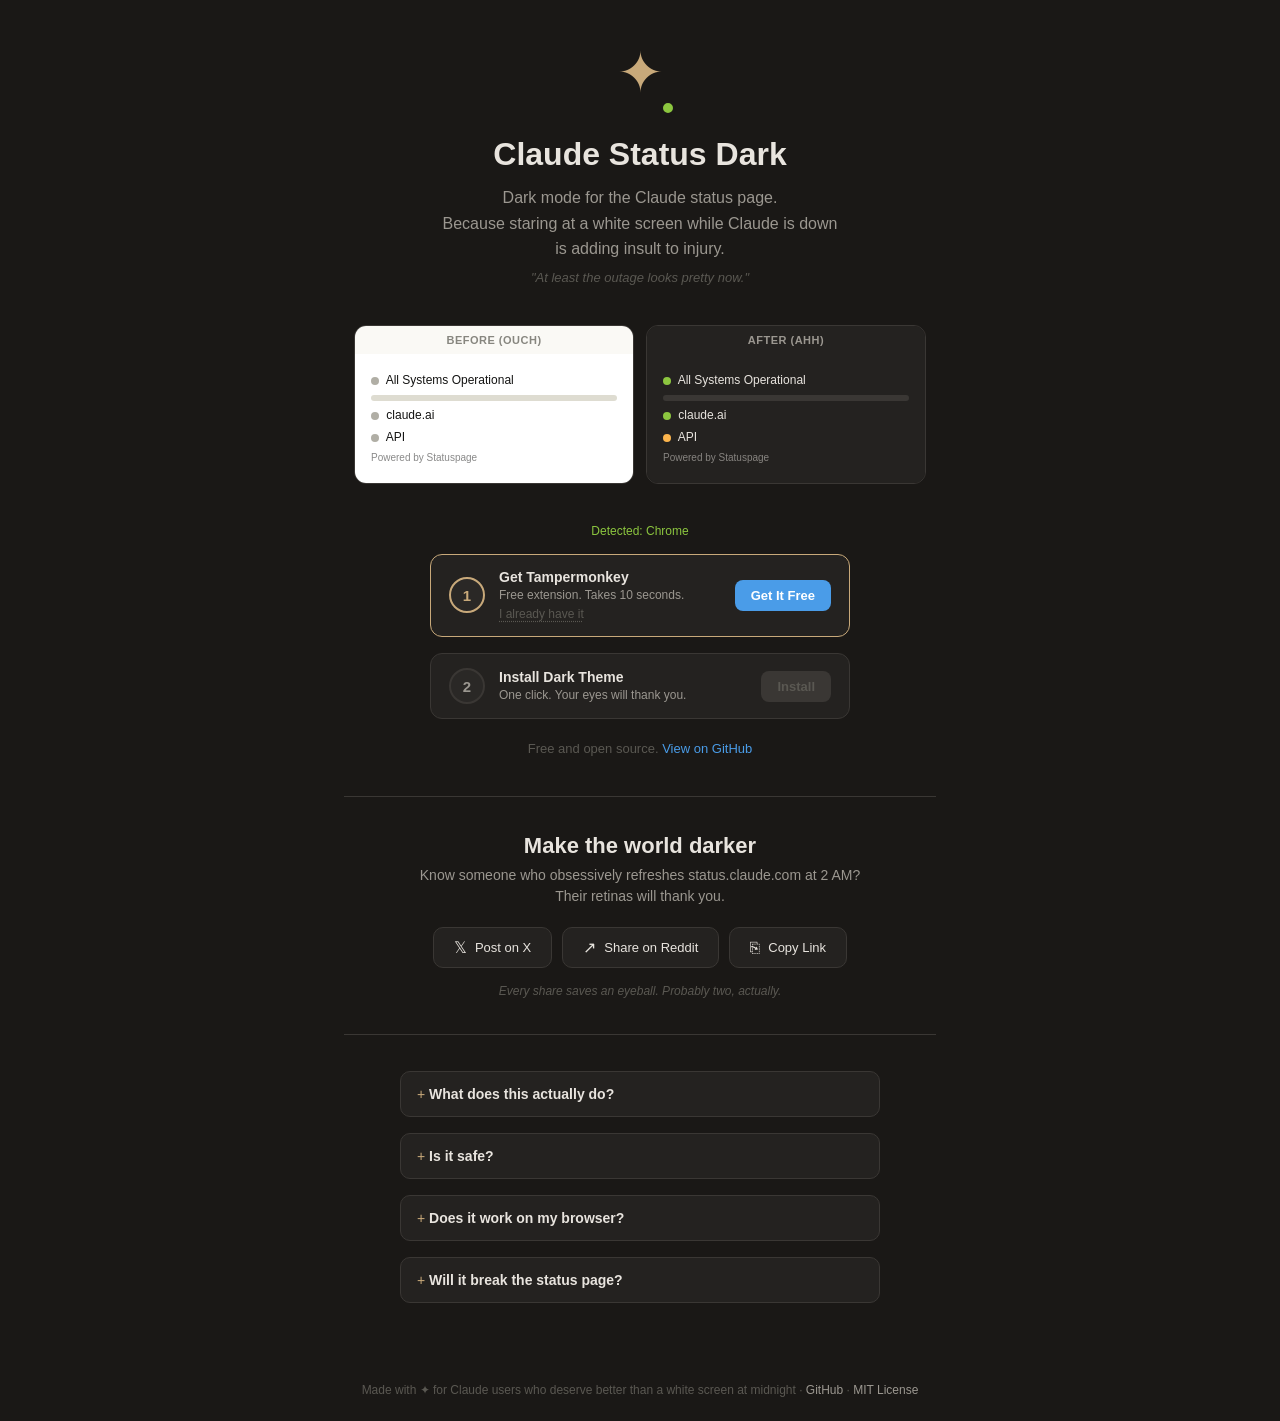
==== commit b082d36b: "fix: add favicon to resolve 404" ====
--- a/docs/index.html
+++ b/docs/index.html
@@ -10,6 +10,7 @@
   <meta name="keywords" content="Claude, dark mode, status page, Anthropic, browser extension, userscript, dark theme">
   <meta name="author" content="talkstream">
   <link rel="canonical" href="https://talkstream.github.io/claude-status-dark/">
+  <link rel="icon" type="image/png" href="favicon.png">
 
   <!-- Open Graph / Facebook -->
   <meta property="og:type" content="website">
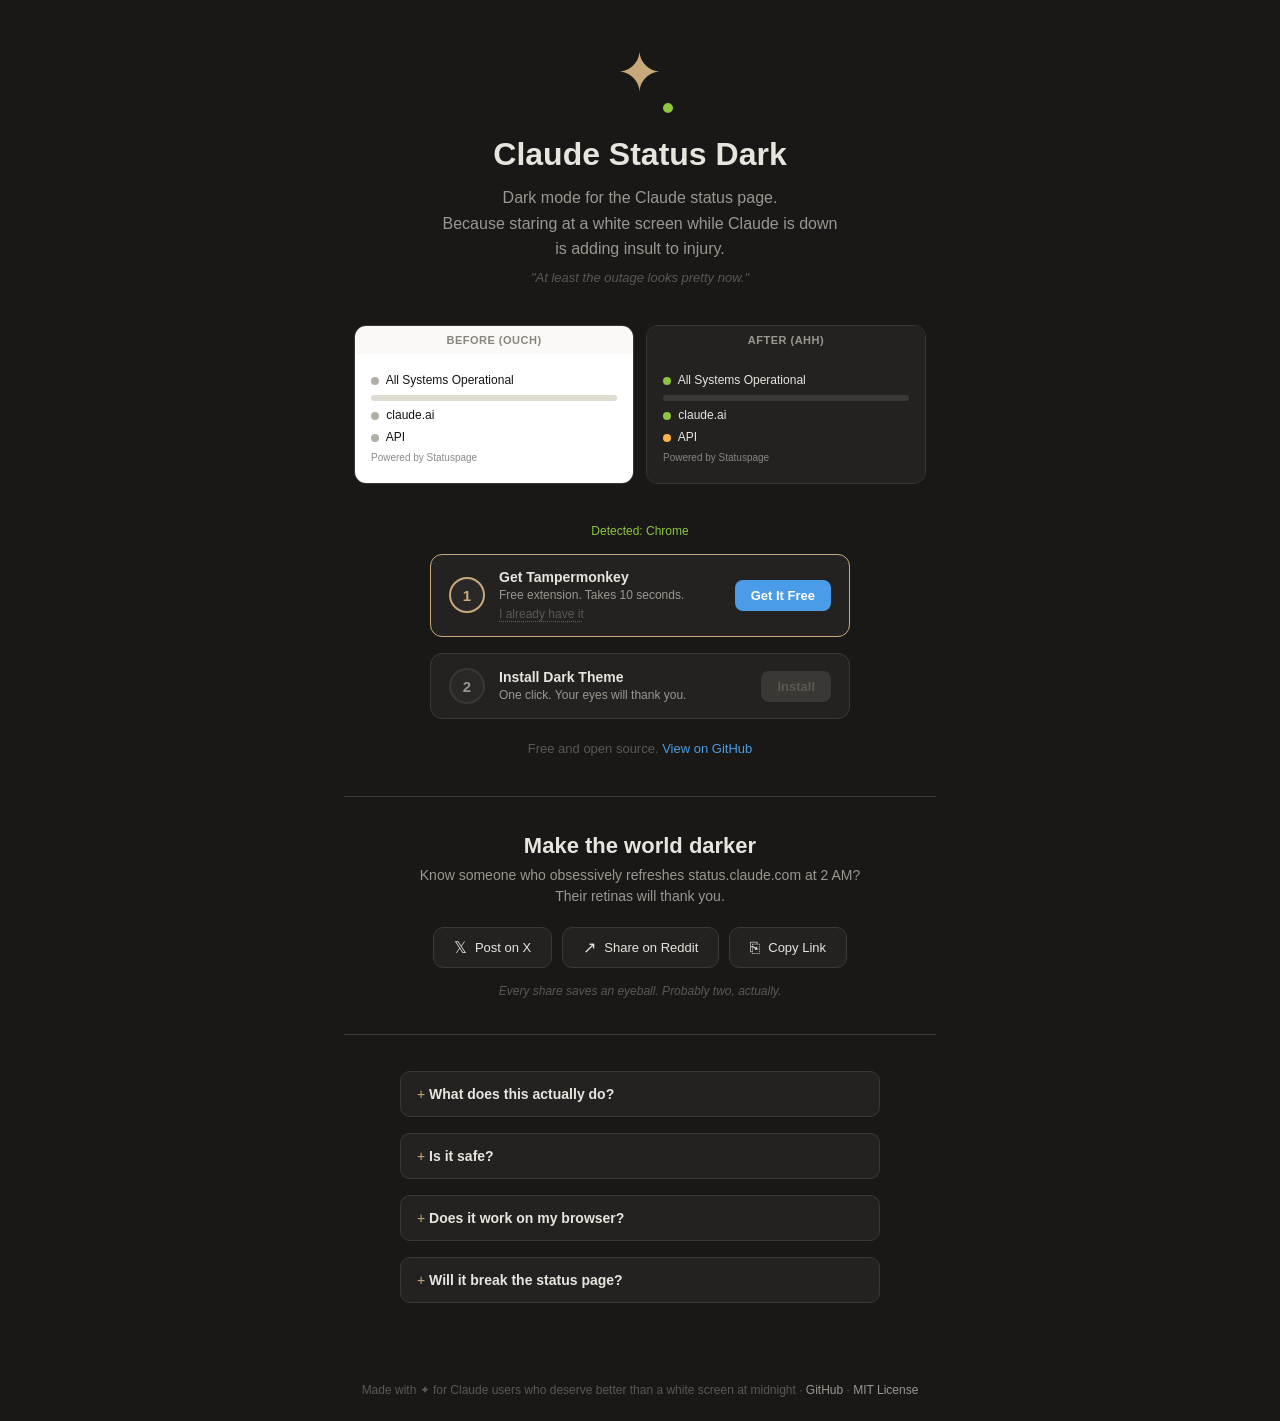
==== commit 9808f4d1: "fix: rewrite CSS for real Statuspage class names + add install detection CSS overhaul targeting actu" ====
--- a/docs/index.html
+++ b/docs/index.html
@@ -304,6 +304,55 @@
       line-height: 1.6;
     }
 
+    /* ====== SUCCESS STATE ====== */
+    .success-banner {
+      display: none;
+      max-width: 420px;
+      margin: 0 auto 24px;
+      padding: 20px 24px;
+      background: linear-gradient(135deg, rgba(140, 198, 63, 0.1), rgba(200, 169, 122, 0.08));
+      border: 1px solid rgba(140, 198, 63, 0.3);
+      border-radius: 14px;
+      text-align: center;
+      animation: fade-in-up 0.5s ease-out;
+    }
+
+    .success-banner.visible { display: block; }
+
+    .success-emoji {
+      font-size: 40px;
+      margin-bottom: 8px;
+      animation: celebrate 0.6s ease-out;
+    }
+
+    @keyframes celebrate {
+      0% { transform: scale(0) rotate(-20deg); }
+      50% { transform: scale(1.3) rotate(5deg); }
+      100% { transform: scale(1) rotate(0); }
+    }
+
+    .success-title {
+      font-size: 18px;
+      font-weight: 700;
+      color: #8cc63f;
+      margin-bottom: 6px;
+    }
+
+    .success-message {
+      font-size: 13px;
+      color: #9b9790;
+      line-height: 1.5;
+    }
+
+    .success-message a {
+      color: #4a9ce8;
+      text-decoration: none;
+    }
+
+    /* Hide wizard when installed */
+    .install-section.installed .install-steps-wizard,
+    .install-section.installed .fallback { display: none; }
+
     /* ====== FALLBACK ====== */
     .fallback {
       display: none;
@@ -541,6 +590,16 @@
 
     <!-- Install wizard -->
     <div class="install-section fade-in delay-4">
+      <div id="success-banner" class="success-banner">
+        <div class="success-emoji">✦</div>
+        <div class="success-title">Dark mode is active!</div>
+        <div class="success-message">
+          Your retinas are now safe. Go ahead,
+          <a href="https://status.claude.com">check if Claude is down</a>
+          — in style.
+        </div>
+      </div>
+
       <div id="detected-browser" class="detected"></div>
 
       <div class="install-steps-wizard">
@@ -681,6 +740,27 @@
 
   <script>
     (function() {
+      // Detect if userscript is installed (it sets data-attribute on <html>)
+      function checkInstalled() {
+        return document.documentElement.getAttribute('data-claude-status-dark') === 'installed';
+      }
+
+      // Check immediately and again after a short delay (script may load async)
+      function showSuccessState() {
+        var section = document.querySelector('.install-section');
+        var banner = document.getElementById('success-banner');
+        section.classList.add('installed');
+        banner.classList.add('visible');
+      }
+
+      if (checkInstalled()) {
+        document.addEventListener('DOMContentLoaded', showSuccessState);
+      } else {
+        setTimeout(function() {
+          if (checkInstalled()) showSuccessState();
+        }, 1000);
+      }
+
       // GitHub Pages URL — correct MIME type (application/javascript)
       var USERSCRIPT_URL = 'https://talkstream.github.io/claude-status-dark/claude-status-dark.user.js';
       var PAGE_URL = 'https://talkstream.github.io/claude-status-dark/';
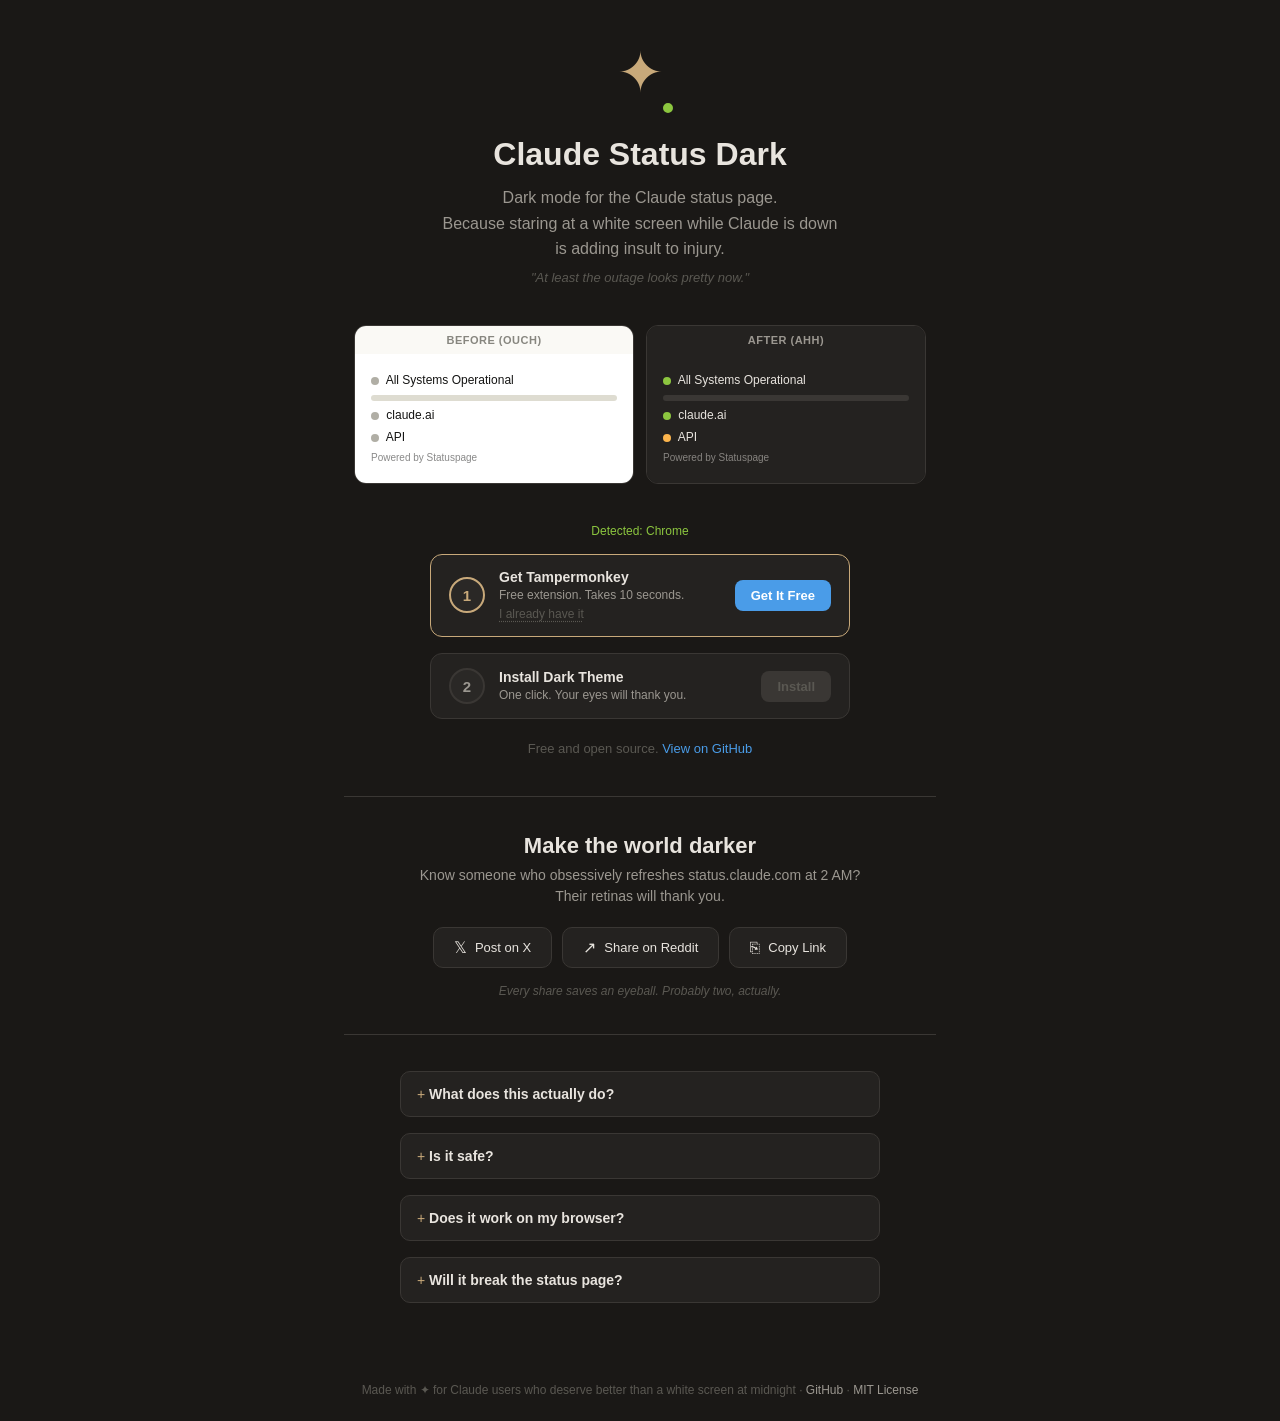
==== commit ae7df239: "fix: add "I've installed it" button for script detection Auto-detect via data-attribute still works " ====
--- a/docs/index.html
+++ b/docs/index.html
@@ -349,9 +349,35 @@
       text-decoration: none;
     }
 
+    /* "I've installed it" button */
+    .done-link {
+      margin: 12px auto 0;
+      max-width: 420px;
+      text-align: center;
+    }
+
+    .done-btn {
+      background: none;
+      border: 1px dashed #3a3734;
+      color: #9b9790;
+      padding: 10px 24px;
+      border-radius: 10px;
+      font-size: 13px;
+      cursor: pointer;
+      transition: all 0.2s;
+    }
+
+    .done-btn:hover {
+      border-color: #c8a97a;
+      color: #c8a97a;
+      border-style: solid;
+    }
+
     /* Hide wizard when installed */
     .install-section.installed .install-steps-wizard,
-    .install-section.installed .fallback { display: none; }
+    .install-section.installed .fallback,
+    .install-section.installed .done-link,
+    .install-section.installed #detected-browser { display: none; }
 
     /* ====== FALLBACK ====== */
     .fallback {
@@ -627,6 +653,11 @@
             Install
           </a>
         </div>
+      </div>
+
+      <!-- "I've installed it" confirmation -->
+      <div id="done-link" class="done-link" style="display:none;">
+        <button id="done-btn" class="done-btn">I've installed it — show me the magic ✦</button>
       </div>
 
       <!-- Safari fallback: shown after clicking Install -->
@@ -852,15 +883,24 @@
         activateStep2();
       });
 
-      // Show browser-specific fallback after clicking Install
+      var doneLink = document.getElementById('done-link');
+      var doneBtn = document.getElementById('done-btn');
+
+      // Show browser-specific fallback + "I've installed it" button after clicking Install
       installBtn.addEventListener('click', function() {
         setTimeout(function() {
+          doneLink.style.display = 'block';
           if (isSafari) {
             fallbackSafari.classList.add('visible');
           } else {
             fallbackOther.classList.add('visible');
           }
         }, 3000);
+      });
+
+      // "I've installed it" → show success
+      doneBtn.addEventListener('click', function() {
+        showSuccessState();
       });
 
       // Share buttons
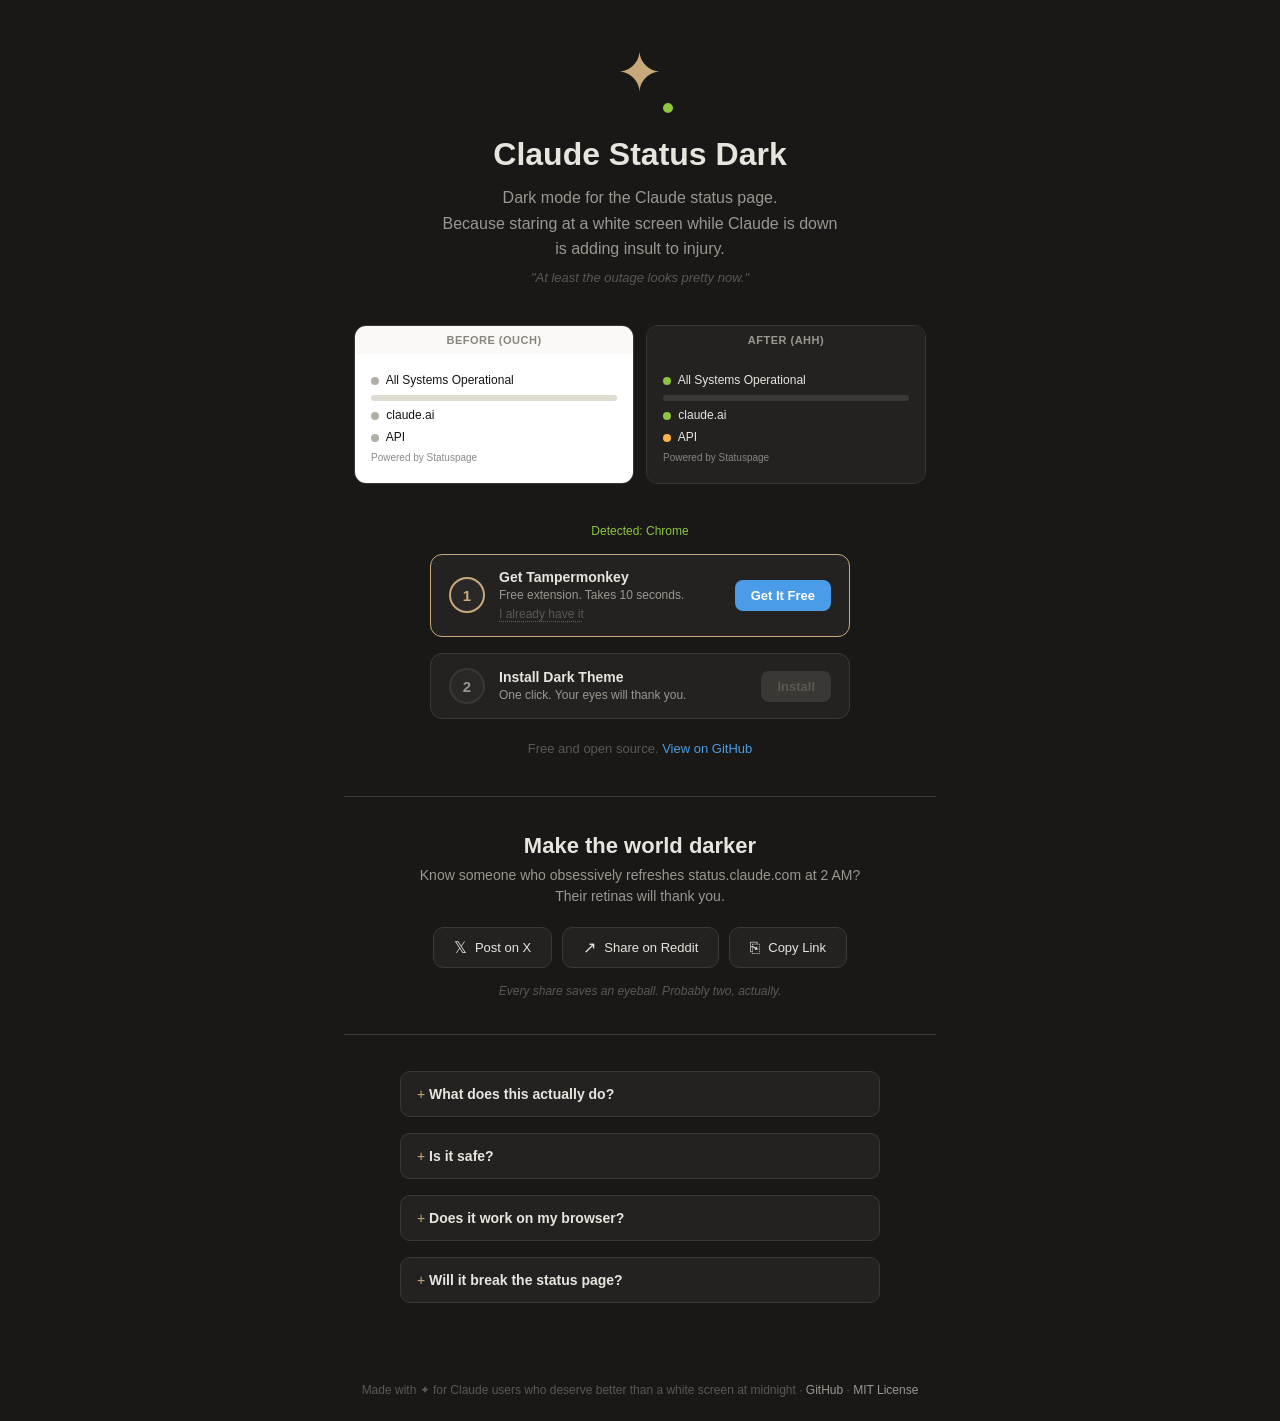
==== commit afaa1b7c: "fix: transparent masthead, styled subscribe button, SVG favicon - Remove background and border from " ====
--- a/docs/index.html
+++ b/docs/index.html
@@ -10,6 +10,7 @@
   <meta name="keywords" content="Claude, dark mode, status page, Anthropic, browser extension, userscript, dark theme">
   <meta name="author" content="talkstream">
   <link rel="canonical" href="https://talkstream.github.io/claude-status-dark/">
+  <link rel="icon" type="image/svg+xml" href="favicon.svg">
   <link rel="icon" type="image/png" href="favicon.png">
 
   <!-- Open Graph / Facebook -->
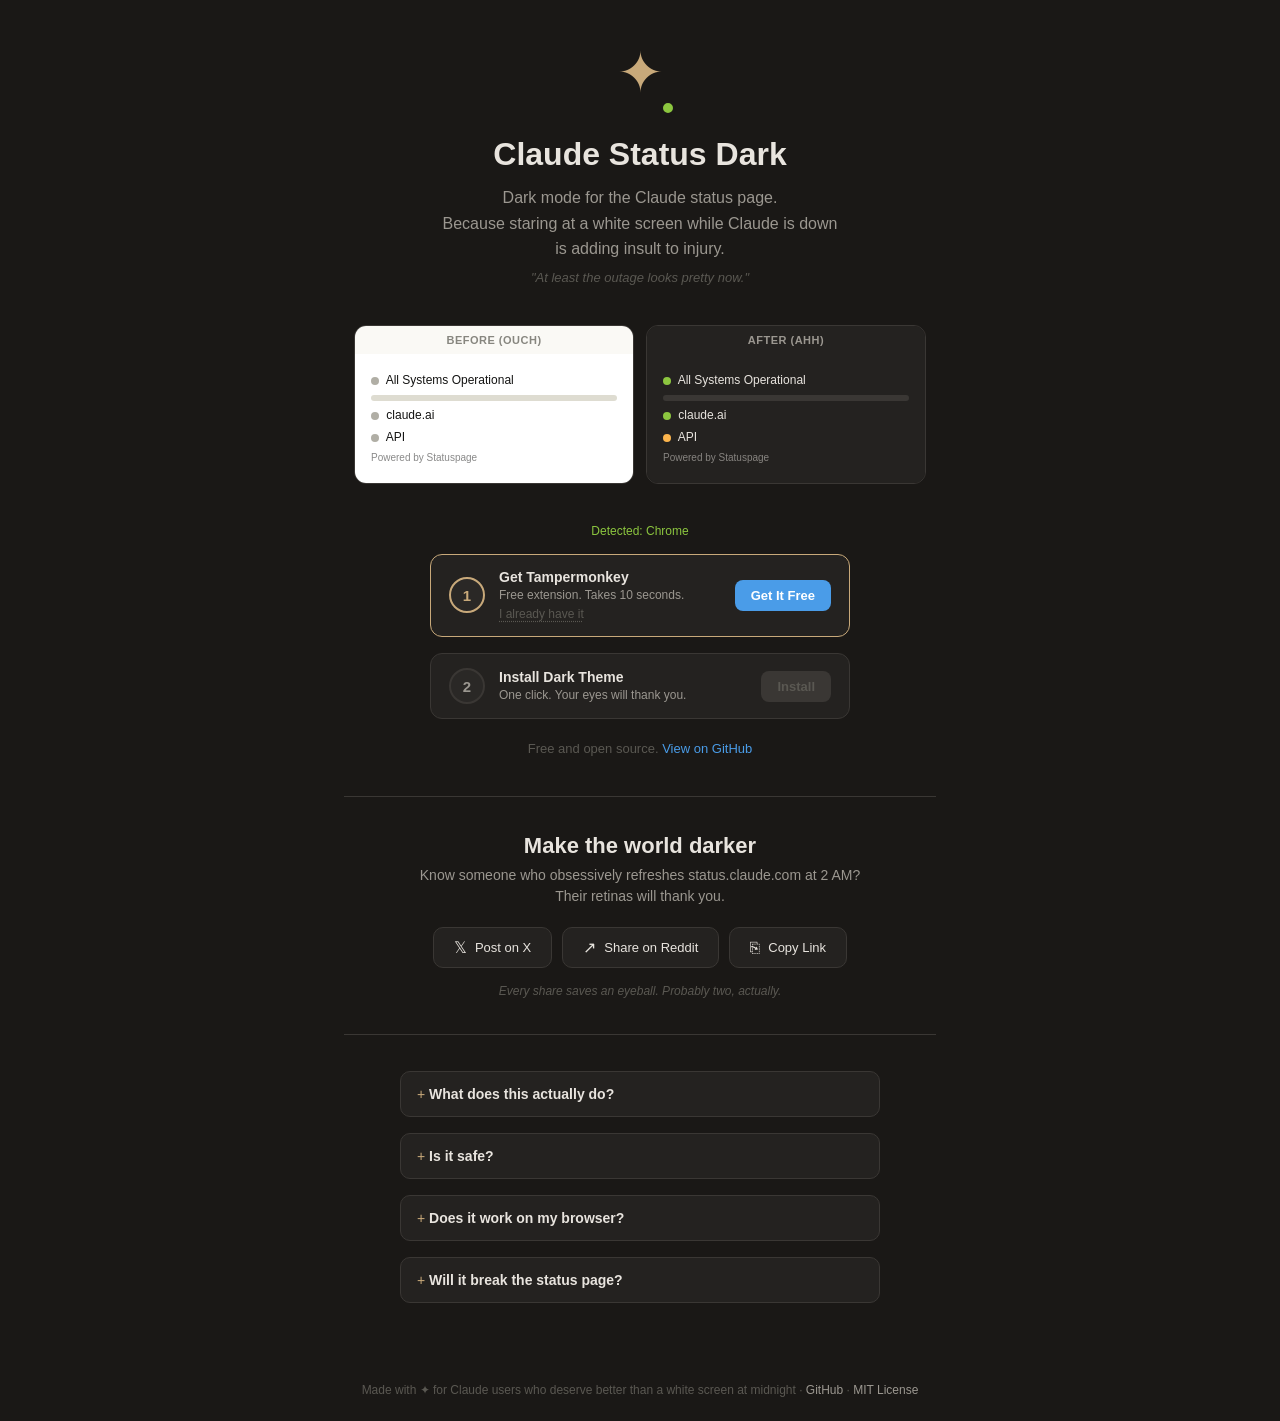
==== commit bfc462f8: "feat: polish UX, rewrite README, add project docs - Popup: pulsing loading animation, styled error m" ====
--- a/docs/index.html
+++ b/docs/index.html
@@ -559,6 +559,27 @@
 
     footer a { color: #9b9790; text-decoration: none; }
     footer a:hover { color: #c8a97a; }
+
+    /* ====== ACCESSIBILITY ====== */
+    @media (prefers-reduced-motion: reduce) {
+      *, *::before, *::after {
+        animation-duration: 0.01ms !important;
+        animation-iteration-count: 1 !important;
+        transition-duration: 0.01ms !important;
+      }
+    }
+
+    details summary:focus-visible {
+      outline: 2px solid #c8a97a;
+      outline-offset: 2px;
+      border-radius: 8px;
+    }
+
+    input:focus, textarea:focus, select:focus {
+      border-color: #c8a97a !important;
+      outline: none;
+      box-shadow: 0 0 0 2px rgba(200, 169, 122, 0.2);
+    }
 
     /* ====== RESPONSIVE ====== */
     @media (max-width: 520px) {
@@ -788,9 +809,25 @@
       if (checkInstalled()) {
         document.addEventListener('DOMContentLoaded', showSuccessState);
       } else {
+        // Watch for the userscript setting data-claude-status-dark attribute
+        var htmlObserver = new MutationObserver(function(mutations) {
+          for (var i = 0; i < mutations.length; i++) {
+            if (mutations[i].attributeName === 'data-claude-status-dark' && checkInstalled()) {
+              showSuccessState();
+              htmlObserver.disconnect();
+              return;
+            }
+          }
+        });
+        htmlObserver.observe(document.documentElement, { attributes: true });
+
+        // Fallback timeout for edge cases
         setTimeout(function() {
-          if (checkInstalled()) showSuccessState();
-        }, 1000);
+          if (checkInstalled()) {
+            showSuccessState();
+            htmlObserver.disconnect();
+          }
+        }, 2000);
       }
 
       // GitHub Pages URL — correct MIME type (application/javascript)
